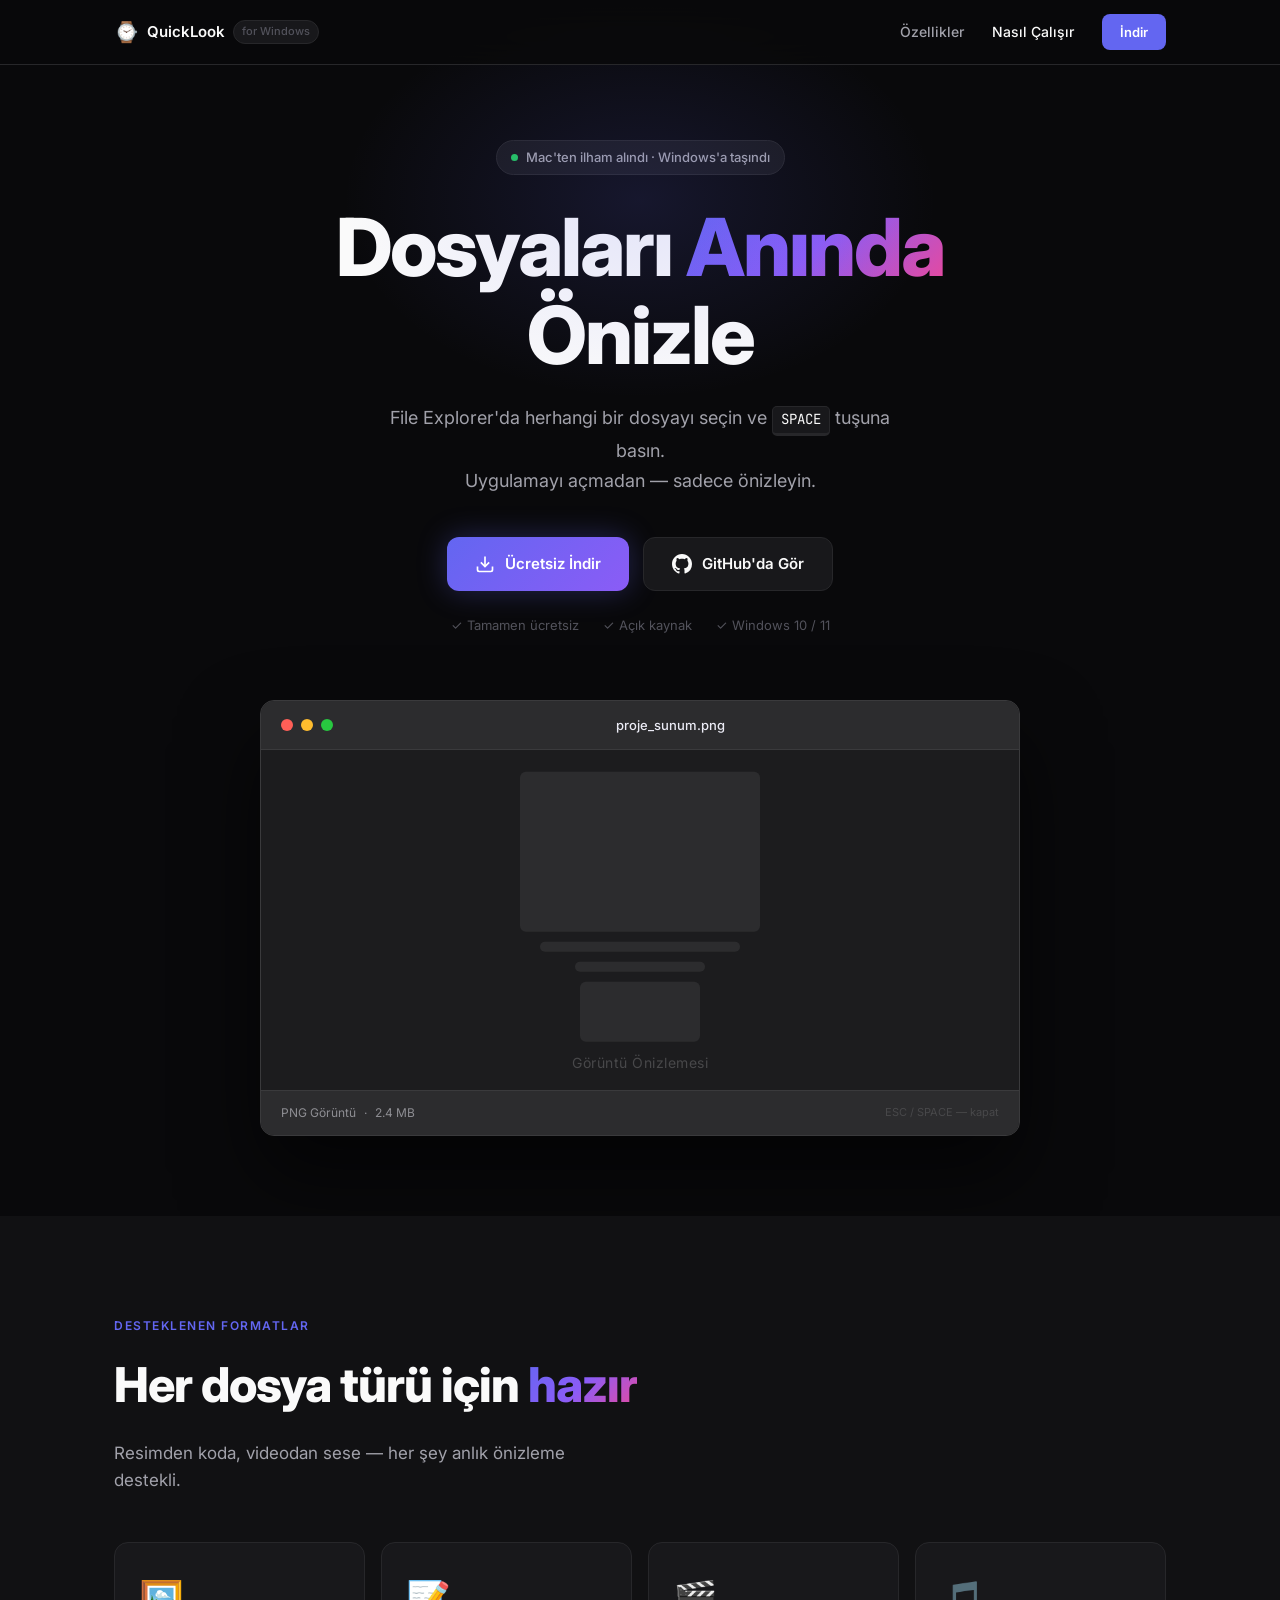
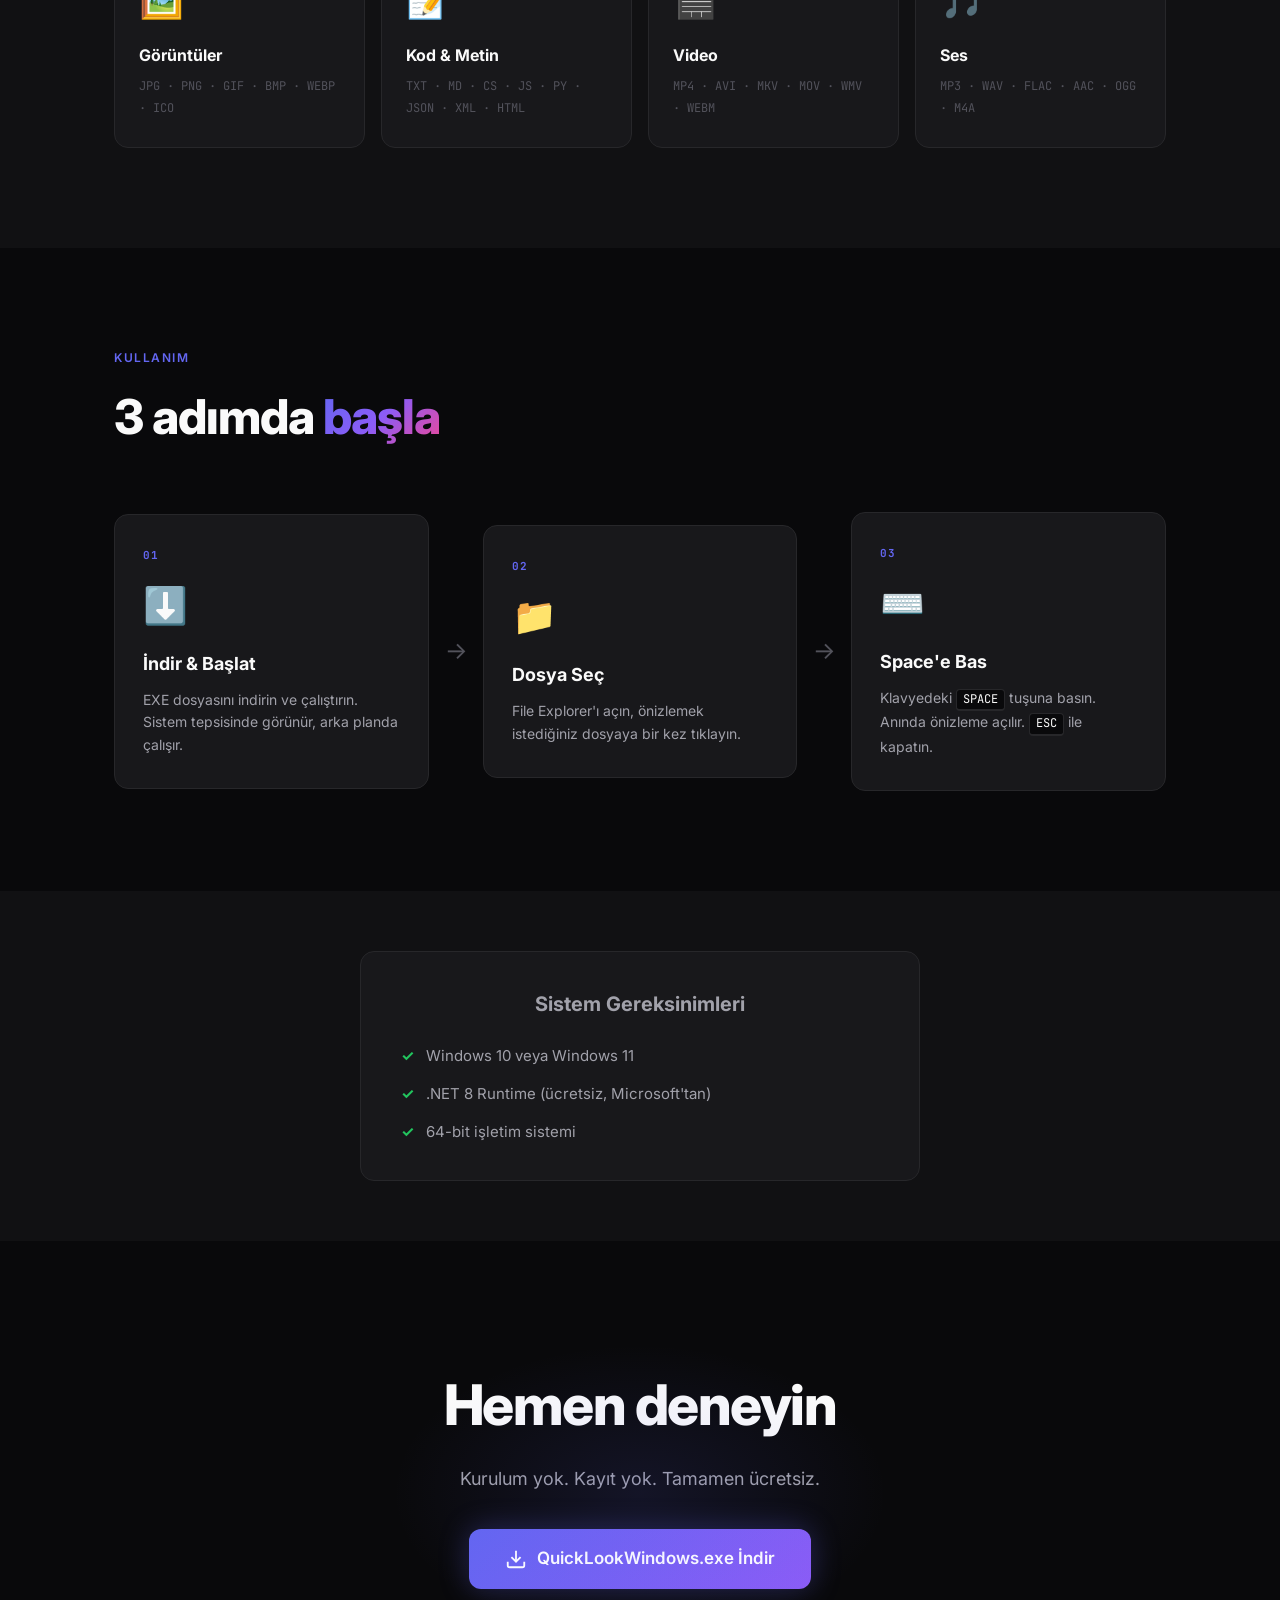
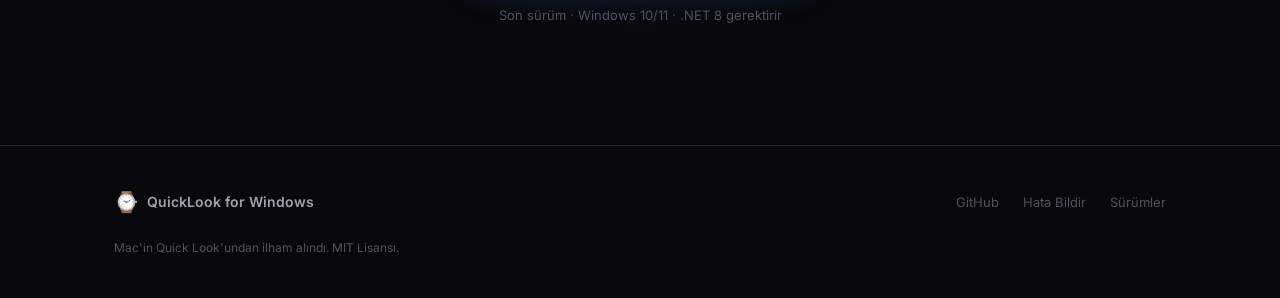
==== index.html @ ba8ba943 "Initial commit: QuickLook for Windows + website" ====
<!DOCTYPE html>
<html lang="tr">
<head>
    <meta charset="UTF-8">
    <meta name="viewport" content="width=device-width, initial-scale=1.0">
    <title>Quick Look for Windows — Anlık Dosya Önizleme</title>
    <meta name="description" content="Mac'in efsanevi Quick Look özelliği artık Windows'ta. Herhangi bir dosyaya Space tuşuna basarak saniyeler içinde önizleyin.">
    <link rel="stylesheet" href="style.css">
    <link rel="preconnect" href="https://fonts.googleapis.com">
    <link href="https://fonts.googleapis.com/css2?family=Inter:wght@300;400;500;600;700;800&family=JetBrains+Mono:wght@400;500&display=swap" rel="stylesheet">
</head>
<body>

    <!-- Nav -->
    <nav class="nav">
        <div class="nav-inner">
            <div class="nav-logo">
                <span class="logo-icon">⌚</span>
                <span class="logo-text">QuickLook</span>
                <span class="logo-badge">for Windows</span>
            </div>
            <div class="nav-links">
                <a href="#features">Özellikler</a>
                <a href="#how">Nasıl Çalışır</a>
                <a href="#download" class="btn-nav">İndir</a>
            </div>
        </div>
    </nav>

    <!-- Hero -->
    <section class="hero">
        <div class="hero-glow"></div>
        <div class="container">
            <div class="hero-badge">
                <span class="badge-dot"></span>
                Mac'ten ilham alındı · Windows'a taşındı
            </div>
            <h1 class="hero-title">
                Dosyaları <span class="gradient-text">Anında</span><br>Önizle
            </h1>
            <p class="hero-sub">
                File Explorer'da herhangi bir dosyayı seçin ve <kbd>SPACE</kbd> tuşuna basın.<br>
                Uygulamayı açmadan — sadece önizleyin.
            </p>
            <div class="hero-actions">
                <!-- GitHub Releases URL'ini buraya girin -->
                <a href="https://github.com/serdalswd/QuickLookWindows/releases/latest/download/QuickLookWindows.exe"
                   class="btn-primary" id="download-btn">
                    <svg width="20" height="20" viewBox="0 0 24 24" fill="none" stroke="currentColor" stroke-width="2">
                        <path d="M21 15v4a2 2 0 01-2 2H5a2 2 0 01-2-2v-4"/>
                        <polyline points="7 10 12 15 17 10"/>
                        <line x1="12" y1="15" x2="12" y2="3"/>
                    </svg>
                    Ücretsiz İndir
                </a>
                <a href="https://github.com/serdalswd/QuickLookWindows" class="btn-secondary" target="_blank">
                    <svg width="20" height="20" viewBox="0 0 24 24" fill="currentColor">
                        <path d="M12 0C5.37 0 0 5.37 0 12c0 5.31 3.435 9.795 8.205 11.385.6.105.825-.255.825-.57 0-.285-.015-1.23-.015-2.235-3.015.555-3.795-.735-4.035-1.41-.135-.345-.72-1.41-1.23-1.695-.42-.225-1.02-.78-.015-.795.945-.015 1.62.87 1.845 1.23 1.08 1.815 2.805 1.305 3.495.99.105-.78.42-1.305.765-1.605-2.67-.3-5.46-1.335-5.46-5.925 0-1.305.465-2.385 1.23-3.225-.12-.3-.54-1.53.12-3.18 0 0 1.005-.315 3.3 1.23.96-.27 1.98-.405 3-.405s2.04.135 3 .405c2.295-1.56 3.3-1.23 3.3-1.23.66 1.65.24 2.88.12 3.18.765.84 1.23 1.905 1.23 3.225 0 4.605-2.805 5.625-5.475 5.925.435.375.81 1.095.81 2.22 0 1.605-.015 2.895-.015 3.3 0 .315.225.69.825.57A12.02 12.02 0 0024 12c0-6.63-5.37-12-12-12z"/>
                    </svg>
                    GitHub'da Gör
                </a>
            </div>
            <div class="hero-meta">
                <span>✓ Tamamen ücretsiz</span>
                <span>✓ Açık kaynak</span>
                <span>✓ Windows 10 / 11</span>
            </div>
        </div>

        <!-- Mockup -->
        <div class="mockup-wrap container">
            <div class="mockup-window">
                <div class="mockup-titlebar">
                    <span class="dot red"></span>
                    <span class="dot yellow"></span>
                    <span class="dot green"></span>
                    <span class="mockup-filename">proje_sunum.png</span>
                </div>
                <div class="mockup-content">
                    <div class="mockup-image-placeholder">
                        <div class="placeholder-graphic">
                            <div class="pg-rect large"></div>
                            <div class="pg-line"></div>
                            <div class="pg-line short"></div>
                            <div class="pg-rect small"></div>
                        </div>
                        <p>Görüntü Önizlemesi</p>
                    </div>
                </div>
                <div class="mockup-footer">
                    <span>PNG Görüntü</span>
                    <span>·</span>
                    <span>2.4 MB</span>
                    <span class="mockup-hint">ESC / SPACE — kapat</span>
                </div>
            </div>
        </div>
    </section>

    <!-- Features -->
    <section class="features" id="features">
        <div class="container">
            <div class="section-label">Desteklenen Formatlar</div>
            <h2 class="section-title">Her dosya türü için <span class="gradient-text">hazır</span></h2>
            <p class="section-sub">Resimden koda, videodan sese — her şey anlık önizleme destekli.</p>

            <div class="formats-grid">
                <div class="format-card">
                    <div class="format-icon img-icon">🖼️</div>
                    <div class="format-name">Görüntüler</div>
                    <div class="format-exts">JPG · PNG · GIF · BMP · WEBP · ICO</div>
                </div>
                <div class="format-card">
                    <div class="format-icon code-icon">📝</div>
                    <div class="format-name">Kod & Metin</div>
                    <div class="format-exts">TXT · MD · CS · JS · PY · JSON · XML · HTML</div>
                </div>
                <div class="format-card">
                    <div class="format-icon vid-icon">🎬</div>
                    <div class="format-name">Video</div>
                    <div class="format-exts">MP4 · AVI · MKV · MOV · WMV · WEBM</div>
                </div>
                <div class="format-card">
                    <div class="format-icon aud-icon">🎵</div>
                    <div class="format-name">Ses</div>
                    <div class="format-exts">MP3 · WAV · FLAC · AAC · OGG · M4A</div>
                </div>
            </div>
        </div>
    </section>

    <!-- How it works -->
    <section class="how" id="how">
        <div class="container">
            <div class="section-label">Kullanım</div>
            <h2 class="section-title">3 adımda <span class="gradient-text">başla</span></h2>

            <div class="steps">
                <div class="step">
                    <div class="step-num">01</div>
                    <div class="step-icon">⬇️</div>
                    <h3>İndir & Başlat</h3>
                    <p>EXE dosyasını indirin ve çalıştırın. Sistem tepsisinde görünür, arka planda çalışır.</p>
                </div>
                <div class="step-arrow">→</div>
                <div class="step">
                    <div class="step-num">02</div>
                    <div class="step-icon">📁</div>
                    <h3>Dosya Seç</h3>
                    <p>File Explorer'ı açın, önizlemek istediğiniz dosyaya bir kez tıklayın.</p>
                </div>
                <div class="step-arrow">→</div>
                <div class="step">
                    <div class="step-num">03</div>
                    <div class="step-icon">⌨️</div>
                    <h3>Space'e Bas</h3>
                    <p>Klavyedeki <kbd>SPACE</kbd> tuşuna basın. Anında önizleme açılır. <kbd>ESC</kbd> ile kapatın.</p>
                </div>
            </div>
        </div>
    </section>

    <!-- Requirements -->
    <section class="requirements">
        <div class="container">
            <div class="req-card">
                <h3>Sistem Gereksinimleri</h3>
                <div class="req-list">
                    <div class="req-item">
                        <span class="req-check">✓</span>
                        <span>Windows 10 veya Windows 11</span>
                    </div>
                    <div class="req-item">
                        <span class="req-check">✓</span>
                        <span>.NET 8 Runtime (ücretsiz, Microsoft'tan)</span>
                    </div>
                    <div class="req-item">
                        <span class="req-check">✓</span>
                        <span>64-bit işletim sistemi</span>
                    </div>
                </div>
            </div>
        </div>
    </section>

    <!-- Download CTA -->
    <section class="download-cta" id="download">
        <div class="container">
            <div class="cta-glow"></div>
            <h2>Hemen deneyin</h2>
            <p>Kurulum yok. Kayıt yok. Tamamen ücretsiz.</p>
            <a href="https://github.com/serdalswd/QuickLookWindows/releases/latest/download/QuickLookWindows.exe"
               class="btn-primary large">
                <svg width="22" height="22" viewBox="0 0 24 24" fill="none" stroke="currentColor" stroke-width="2">
                    <path d="M21 15v4a2 2 0 01-2 2H5a2 2 0 01-2-2v-4"/>
                    <polyline points="7 10 12 15 17 10"/>
                    <line x1="12" y1="15" x2="12" y2="3"/>
                </svg>
                QuickLookWindows.exe İndir
            </a>
            <div class="cta-note">Son sürüm · Windows 10/11 · .NET 8 gerektirir</div>
        </div>
    </section>

    <!-- Footer -->
    <footer class="footer">
        <div class="container footer-inner">
            <div class="footer-logo">
                <span class="logo-icon">⌚</span>
                <span>QuickLook for Windows</span>
            </div>
            <div class="footer-links">
                <a href="https://github.com/serdalswd/QuickLookWindows" target="_blank">GitHub</a>
                <a href="https://github.com/serdalswd/QuickLookWindows/issues" target="_blank">Hata Bildir</a>
                <a href="https://github.com/serdalswd/QuickLookWindows/releases" target="_blank">Sürümler</a>
            </div>
            <div class="footer-copy">Mac'in Quick Look'undan ilham alındı. MIT Lisansı.</div>
        </div>
    </footer>

    <script src="script.js"></script>
</body>
</html>
---- style.css ----
*, *::before, *::after { box-sizing: border-box; margin: 0; padding: 0; }

:root {
    --bg: #09090B;
    --bg2: #111113;
    --bg3: #18181B;
    --border: #27272A;
    --text: #FAFAFA;
    --text2: #A1A1AA;
    --text3: #52525B;
    --accent: #6366F1;
    --accent2: #8B5CF6;
    --green: #22C55E;
    --red: #EF4444;
    --yellow: #EAB308;
}

html { scroll-behavior: smooth; }

body {
    background: var(--bg);
    color: var(--text);
    font-family: 'Inter', -apple-system, sans-serif;
    line-height: 1.6;
    overflow-x: hidden;
}

.container {
    max-width: 1100px;
    margin: 0 auto;
    padding: 0 24px;
}

/* NAV */
.nav {
    position: fixed;
    top: 0; left: 0; right: 0;
    z-index: 100;
    background: rgba(9,9,11,0.8);
    backdrop-filter: blur(16px);
    border-bottom: 1px solid var(--border);
}
.nav-inner {
    max-width: 1100px;
    margin: 0 auto;
    padding: 0 24px;
    height: 64px;
    display: flex;
    align-items: center;
    justify-content: space-between;
}
.nav-logo {
    display: flex;
    align-items: center;
    gap: 8px;
    font-weight: 600;
    font-size: 15px;
    text-decoration: none;
    color: var(--text);
}
.logo-icon { font-size: 20px; }
.logo-badge {
    font-size: 11px;
    font-weight: 500;
    color: var(--text3);
    background: var(--bg3);
    border: 1px solid var(--border);
    padding: 2px 8px;
    border-radius: 999px;
}
.nav-links {
    display: flex;
    align-items: center;
    gap: 28px;
}
.nav-links a {
    color: var(--text2);
    text-decoration: none;
    font-size: 14px;
    font-weight: 500;
    transition: color .2s;
}
.nav-links a:hover { color: var(--text); }
.btn-nav {
    background: var(--accent) !important;
    color: white !important;
    padding: 8px 18px !important;
    border-radius: 8px !important;
    font-weight: 600 !important;
    font-size: 13px !important;
    transition: opacity .2s !important;
}
.btn-nav:hover { opacity: 0.85 !important; }

/* HERO */
.hero {
    padding: 140px 0 80px;
    text-align: center;
    position: relative;
    overflow: hidden;
}
.hero-glow {
    position: absolute;
    top: 0; left: 50%;
    transform: translateX(-50%);
    width: 600px;
    height: 400px;
    background: radial-gradient(ellipse at center, rgba(99,102,241,0.15) 0%, transparent 70%);
    pointer-events: none;
}
.hero-badge {
    display: inline-flex;
    align-items: center;
    gap: 8px;
    font-size: 13px;
    font-weight: 500;
    color: var(--text2);
    background: var(--bg3);
    border: 1px solid var(--border);
    padding: 6px 14px;
    border-radius: 999px;
    margin-bottom: 28px;
}
.badge-dot {
    width: 7px; height: 7px;
    background: var(--green);
    border-radius: 50%;
    animation: pulse 2s infinite;
}
@keyframes pulse {
    0%, 100% { opacity: 1; }
    50% { opacity: 0.4; }
}
.hero-title {
    font-size: clamp(48px, 7vw, 80px);
    font-weight: 800;
    line-height: 1.1;
    letter-spacing: -2px;
    margin-bottom: 24px;
}
.gradient-text {
    background: linear-gradient(135deg, var(--accent), var(--accent2), #EC4899);
    -webkit-background-clip: text;
    -webkit-text-fill-color: transparent;
    background-clip: text;
}
.hero-sub {
    font-size: 18px;
    color: var(--text2);
    max-width: 520px;
    margin: 0 auto 40px;
    line-height: 1.7;
}
.hero-sub kbd {
    display: inline-block;
    background: var(--bg3);
    border: 1px solid var(--border);
    border-bottom: 3px solid var(--border);
    padding: 1px 8px;
    border-radius: 5px;
    font-family: 'JetBrains Mono', monospace;
    font-size: 14px;
    color: var(--text);
}
.hero-actions {
    display: flex;
    gap: 14px;
    justify-content: center;
    flex-wrap: wrap;
    margin-bottom: 24px;
}
.btn-primary {
    display: inline-flex;
    align-items: center;
    gap: 10px;
    background: linear-gradient(135deg, var(--accent), var(--accent2));
    color: white;
    text-decoration: none;
    font-weight: 600;
    font-size: 15px;
    padding: 14px 28px;
    border-radius: 12px;
    transition: transform .2s, opacity .2s;
    box-shadow: 0 0 30px rgba(99,102,241,0.3);
}
.btn-primary:hover { transform: translateY(-2px); opacity: 0.9; }
.btn-primary.large { font-size: 17px; padding: 16px 36px; }
.btn-secondary {
    display: inline-flex;
    align-items: center;
    gap: 10px;
    background: var(--bg3);
    border: 1px solid var(--border);
    color: var(--text);
    text-decoration: none;
    font-weight: 600;
    font-size: 15px;
    padding: 14px 28px;
    border-radius: 12px;
    transition: border-color .2s, transform .2s;
}
.btn-secondary:hover { border-color: #52525B; transform: translateY(-2px); }
.hero-meta {
    display: flex;
    gap: 24px;
    justify-content: center;
    font-size: 13px;
    color: var(--text3);
    flex-wrap: wrap;
}

/* MOCKUP */
.mockup-wrap {
    margin-top: 64px;
}
.mockup-window {
    background: #1C1C1E;
    border: 1px solid #3A3A3C;
    border-radius: 14px;
    overflow: hidden;
    max-width: 760px;
    margin: 0 auto;
    box-shadow: 0 40px 80px rgba(0,0,0,0.6);
}
.mockup-titlebar {
    background: #2C2C2E;
    padding: 14px 20px;
    display: flex;
    align-items: center;
    gap: 8px;
    border-bottom: 1px solid #3A3A3C;
}
.dot {
    width: 12px; height: 12px;
    border-radius: 50%;
}
.dot.red { background: #FF5F57; }
.dot.yellow { background: #FEBC2E; }
.dot.green { background: #28C840; }
.mockup-filename {
    flex: 1;
    text-align: center;
    font-size: 13px;
    font-weight: 500;
    color: #EBEBF5;
    margin: 0 8px;
}
.mockup-content {
    height: 340px;
    display: flex;
    align-items: center;
    justify-content: center;
    background: #1C1C1E;
}
.mockup-image-placeholder {
    text-align: center;
    color: #48484A;
}
.mockup-image-placeholder p {
    font-size: 14px;
    margin-top: 16px;
    letter-spacing: 0.5px;
}
.placeholder-graphic {
    display: flex;
    flex-direction: column;
    gap: 10px;
    align-items: center;
}
.pg-rect {
    background: #2C2C2E;
    border-radius: 6px;
}
.pg-rect.large { width: 240px; height: 160px; }
.pg-rect.small { width: 120px; height: 60px; }
.pg-line {
    height: 10px;
    border-radius: 999px;
    background: #2C2C2E;
    width: 200px;
}
.pg-line.short { width: 130px; }
.mockup-footer {
    background: #2C2C2E;
    padding: 12px 20px;
    display: flex;
    align-items: center;
    gap: 8px;
    font-size: 12px;
    color: #8E8E93;
    border-top: 1px solid #3A3A3C;
}
.mockup-hint {
    margin-left: auto;
    color: #48484A;
    font-size: 11px;
}

/* SECTIONS */
.section-label {
    font-size: 12px;
    font-weight: 600;
    letter-spacing: 1.5px;
    text-transform: uppercase;
    color: var(--accent);
    margin-bottom: 12px;
}
.section-title {
    font-size: clamp(32px, 4vw, 48px);
    font-weight: 800;
    letter-spacing: -1px;
    margin-bottom: 16px;
}
.section-sub {
    color: var(--text2);
    font-size: 17px;
    max-width: 500px;
}

/* FEATURES */
.features {
    padding: 100px 0;
    background: var(--bg2);
}
.formats-grid {
    display: grid;
    grid-template-columns: repeat(auto-fit, minmax(220px, 1fr));
    gap: 16px;
    margin-top: 48px;
}
.format-card {
    background: var(--bg3);
    border: 1px solid var(--border);
    border-radius: 14px;
    padding: 28px 24px;
    transition: border-color .2s, transform .2s;
}
.format-card:hover {
    border-color: #52525B;
    transform: translateY(-4px);
}
.format-icon { font-size: 36px; margin-bottom: 14px; }
.format-name {
    font-weight: 700;
    font-size: 16px;
    margin-bottom: 8px;
}
.format-exts {
    font-size: 12px;
    color: var(--text3);
    font-family: 'JetBrains Mono', monospace;
    line-height: 1.8;
}

/* HOW */
.how {
    padding: 100px 0;
}
.steps {
    display: flex;
    align-items: center;
    gap: 16px;
    margin-top: 56px;
    flex-wrap: wrap;
}
.step {
    flex: 1;
    min-width: 220px;
    background: var(--bg3);
    border: 1px solid var(--border);
    border-radius: 14px;
    padding: 32px 28px;
}
.step-num {
    font-size: 11px;
    font-weight: 700;
    letter-spacing: 1px;
    color: var(--accent);
    font-family: 'JetBrains Mono', monospace;
    margin-bottom: 12px;
}
.step-icon { font-size: 36px; margin-bottom: 16px; }
.step h3 {
    font-size: 18px;
    font-weight: 700;
    margin-bottom: 10px;
}
.step p {
    font-size: 14px;
    color: var(--text2);
    line-height: 1.6;
}
.step p kbd {
    display: inline-block;
    background: var(--bg);
    border: 1px solid var(--border);
    border-bottom: 2px solid var(--border);
    padding: 0px 6px;
    border-radius: 4px;
    font-family: 'JetBrains Mono', monospace;
    font-size: 12px;
    color: var(--text);
}
.step-arrow {
    font-size: 24px;
    color: var(--text3);
    flex-shrink: 0;
}

/* REQUIREMENTS */
.requirements {
    padding: 60px 0;
    background: var(--bg2);
}
.req-card {
    background: var(--bg3);
    border: 1px solid var(--border);
    border-radius: 14px;
    padding: 36px 40px;
    max-width: 560px;
    margin: 0 auto;
    text-align: center;
}
.req-card h3 {
    font-size: 20px;
    font-weight: 700;
    margin-bottom: 24px;
    color: var(--text2);
}
.req-list {
    display: flex;
    flex-direction: column;
    gap: 14px;
    text-align: left;
}
.req-item {
    display: flex;
    align-items: center;
    gap: 12px;
    font-size: 15px;
    color: var(--text2);
}
.req-check {
    color: var(--green);
    font-weight: 700;
    flex-shrink: 0;
}

/* DOWNLOAD CTA */
.download-cta {
    padding: 120px 0;
    text-align: center;
    position: relative;
    overflow: hidden;
}
.cta-glow {
    position: absolute;
    top: 50%; left: 50%;
    transform: translate(-50%,-50%);
    width: 500px; height: 300px;
    background: radial-gradient(ellipse, rgba(99,102,241,0.12) 0%, transparent 70%);
    pointer-events: none;
}
.download-cta h2 {
    font-size: clamp(36px, 5vw, 56px);
    font-weight: 800;
    letter-spacing: -1.5px;
    margin-bottom: 14px;
}
.download-cta p {
    font-size: 18px;
    color: var(--text2);
    margin-bottom: 36px;
}
.cta-note {
    margin-top: 16px;
    font-size: 13px;
    color: var(--text3);
}

/* FOOTER */
.footer {
    border-top: 1px solid var(--border);
    padding: 40px 0;
}
.footer-inner {
    display: flex;
    align-items: center;
    justify-content: space-between;
    flex-wrap: wrap;
    gap: 20px;
}
.footer-logo {
    display: flex;
    align-items: center;
    gap: 8px;
    font-weight: 600;
    font-size: 14px;
    color: var(--text2);
}
.footer-links {
    display: flex;
    gap: 24px;
}
.footer-links a {
    font-size: 13px;
    color: var(--text3);
    text-decoration: none;
    transition: color .2s;
}
.footer-links a:hover { color: var(--text2); }
.footer-copy {
    font-size: 12px;
    color: var(--text3);
    width: 100%;
}

/* ANIMATIONS */
.fade-up {
    opacity: 0;
    transform: translateY(30px);
    transition: opacity 0.6s ease, transform 0.6s ease;
}
.fade-up.visible {
    opacity: 1;
    transform: translateY(0);
}

@media (max-width: 680px) {
    .nav-links a:not(.btn-nav) { display: none; }
    .step-arrow { display: none; }
    .steps { gap: 16px; }
    .hero-title { letter-spacing: -1px; }
    .footer-inner { flex-direction: column; text-align: center; }
    .footer-links { justify-content: center; }
}
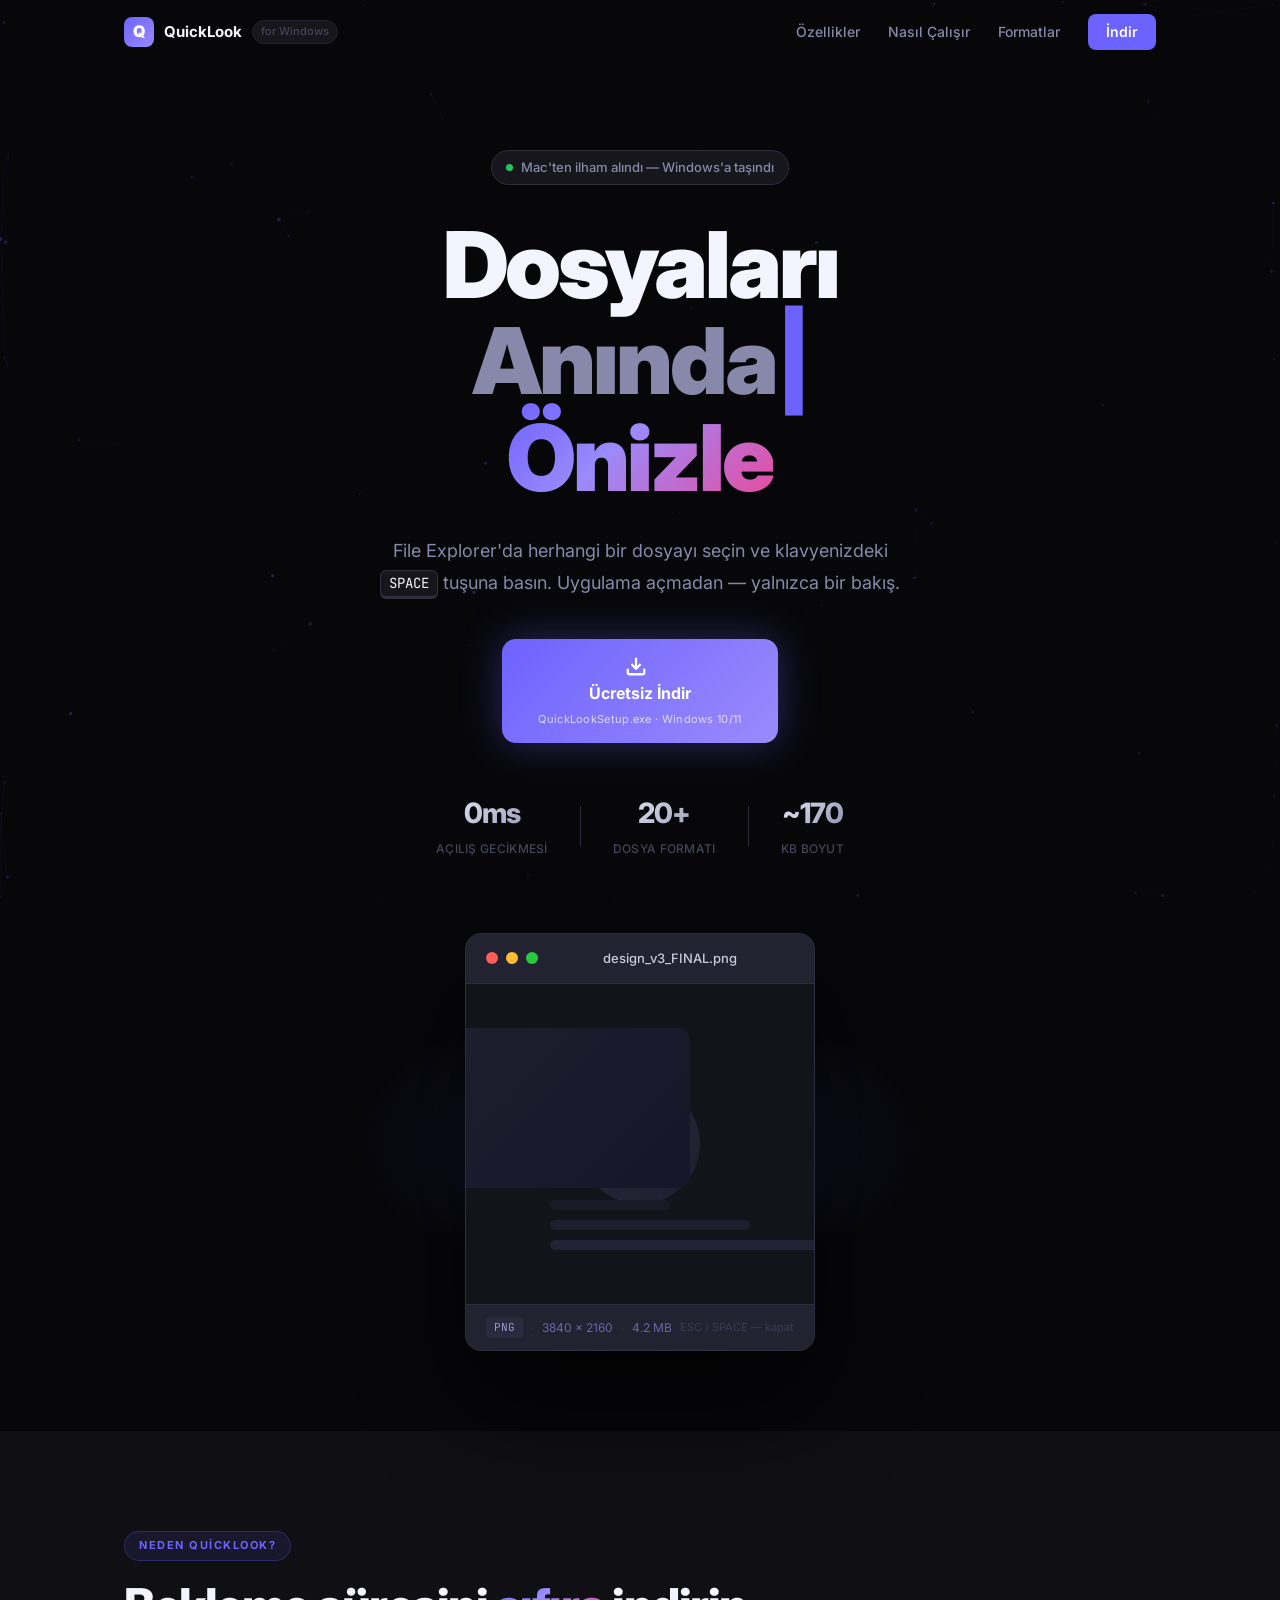
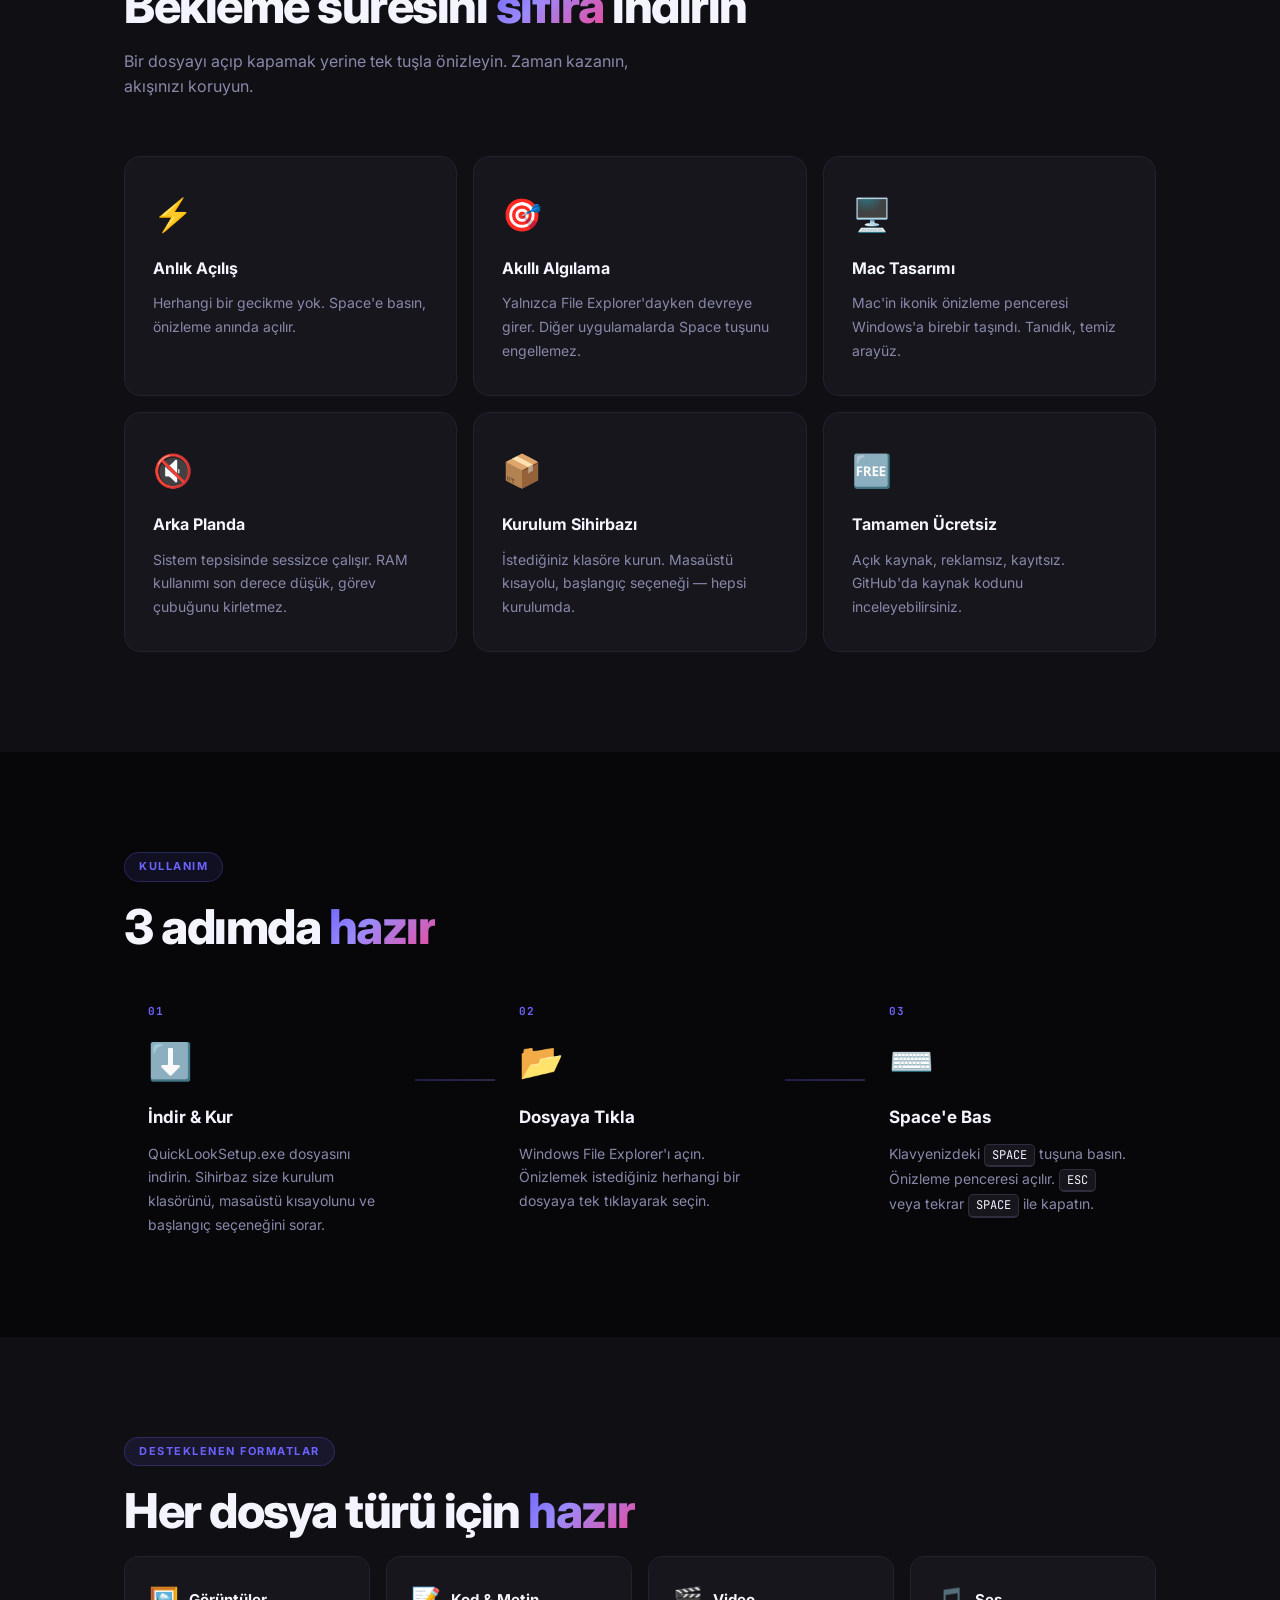
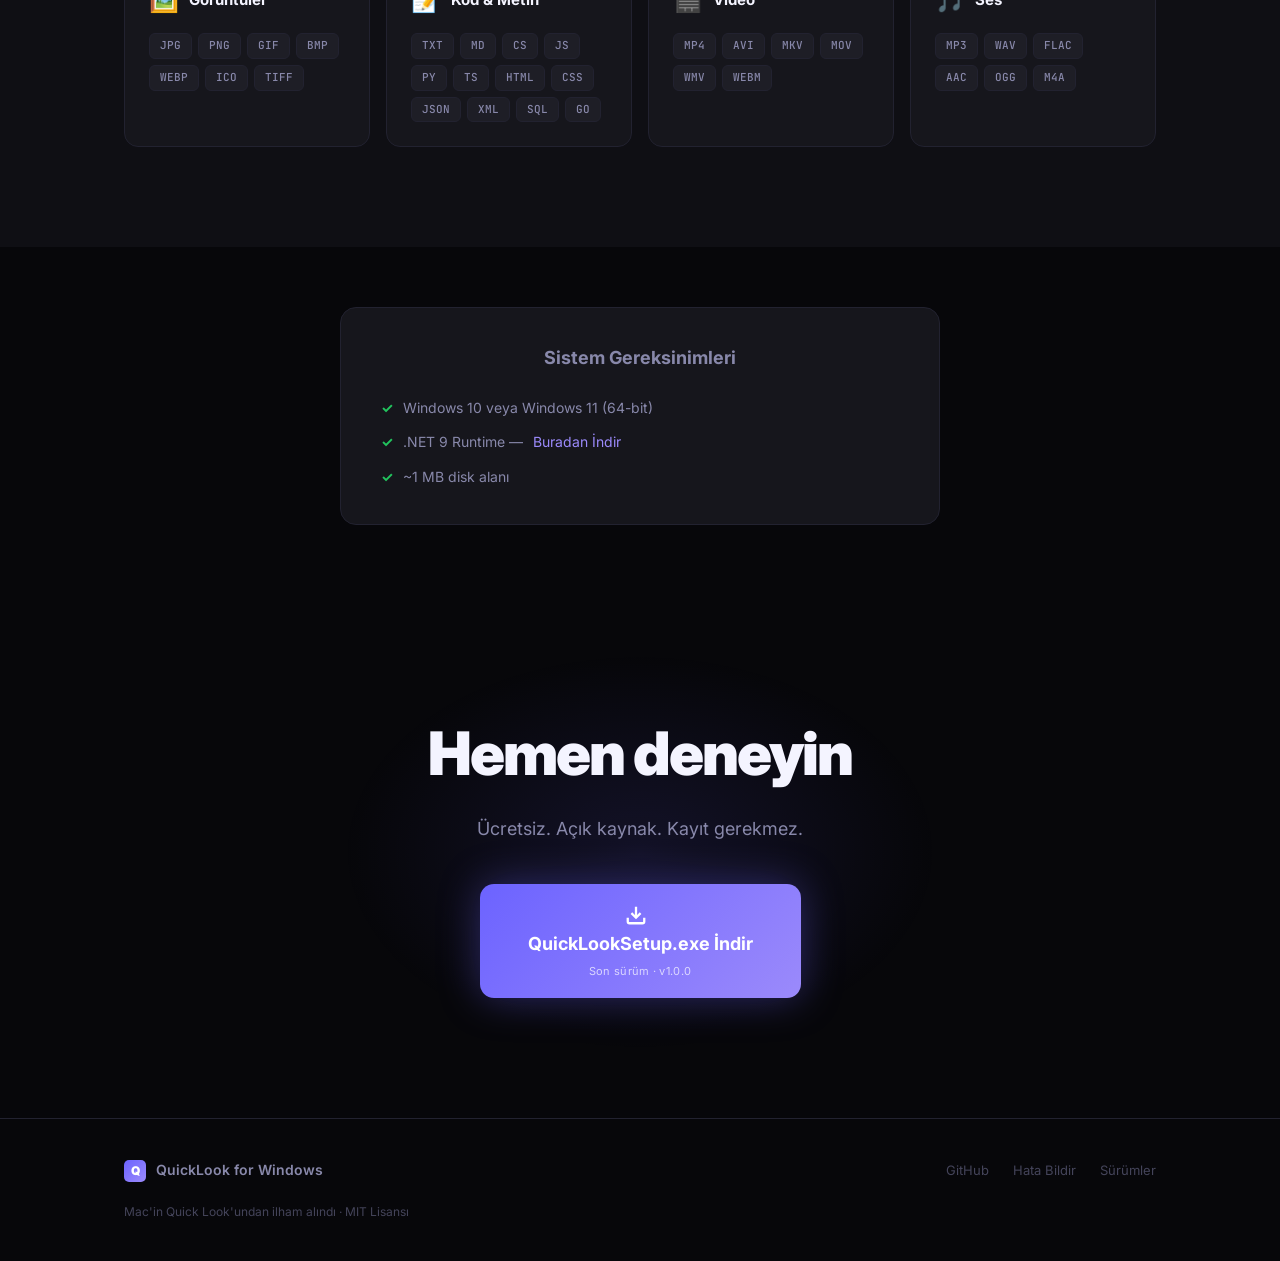
==== commit a9738d9e: "v1.1.0: Fix Space key bug, add installer, redesign website" ====
--- a/index.html
+++ b/index.html
@@ -4,220 +4,277 @@
     <meta charset="UTF-8">
     <meta name="viewport" content="width=device-width, initial-scale=1.0">
     <title>Quick Look for Windows — Anlık Dosya Önizleme</title>
-    <meta name="description" content="Mac'in efsanevi Quick Look özelliği artık Windows'ta. Herhangi bir dosyaya Space tuşuna basarak saniyeler içinde önizleyin.">
+    <meta name="description" content="Mac'in efsanevi Quick Look özelliği artık Windows'ta. Space tuşuna basarak dosyaları anında önizleyin.">
     <link rel="stylesheet" href="style.css">
     <link rel="preconnect" href="https://fonts.googleapis.com">
-    <link href="https://fonts.googleapis.com/css2?family=Inter:wght@300;400;500;600;700;800&family=JetBrains+Mono:wght@400;500&display=swap" rel="stylesheet">
+    <link href="https://fonts.googleapis.com/css2?family=Inter:wght@300;400;500;600;700;800;900&family=JetBrains+Mono:wght@400;500&display=swap" rel="stylesheet">
 </head>
 <body>
 
-    <!-- Nav -->
-    <nav class="nav">
-        <div class="nav-inner">
-            <div class="nav-logo">
-                <span class="logo-icon">⌚</span>
-                <span class="logo-text">QuickLook</span>
-                <span class="logo-badge">for Windows</span>
-            </div>
-            <div class="nav-links">
-                <a href="#features">Özellikler</a>
-                <a href="#how">Nasıl Çalışır</a>
-                <a href="#download" class="btn-nav">İndir</a>
-            </div>
-        </div>
-    </nav>
-
-    <!-- Hero -->
-    <section class="hero">
-        <div class="hero-glow"></div>
-        <div class="container">
-            <div class="hero-badge">
-                <span class="badge-dot"></span>
-                Mac'ten ilham alındı · Windows'a taşındı
-            </div>
-            <h1 class="hero-title">
-                Dosyaları <span class="gradient-text">Anında</span><br>Önizle
-            </h1>
-            <p class="hero-sub">
-                File Explorer'da herhangi bir dosyayı seçin ve <kbd>SPACE</kbd> tuşuna basın.<br>
-                Uygulamayı açmadan — sadece önizleyin.
-            </p>
-            <div class="hero-actions">
-                <!-- GitHub Releases URL'ini buraya girin -->
-                <a href="https://github.com/serdalswd/QuickLookWindows/releases/latest/download/QuickLookWindows.exe"
-                   class="btn-primary" id="download-btn">
-                    <svg width="20" height="20" viewBox="0 0 24 24" fill="none" stroke="currentColor" stroke-width="2">
-                        <path d="M21 15v4a2 2 0 01-2 2H5a2 2 0 01-2-2v-4"/>
-                        <polyline points="7 10 12 15 17 10"/>
-                        <line x1="12" y1="15" x2="12" y2="3"/>
-                    </svg>
-                    Ücretsiz İndir
-                </a>
-                <a href="https://github.com/serdalswd/QuickLookWindows" class="btn-secondary" target="_blank">
-                    <svg width="20" height="20" viewBox="0 0 24 24" fill="currentColor">
-                        <path d="M12 0C5.37 0 0 5.37 0 12c0 5.31 3.435 9.795 8.205 11.385.6.105.825-.255.825-.57 0-.285-.015-1.23-.015-2.235-3.015.555-3.795-.735-4.035-1.41-.135-.345-.72-1.41-1.23-1.695-.42-.225-1.02-.78-.015-.795.945-.015 1.62.87 1.845 1.23 1.08 1.815 2.805 1.305 3.495.99.105-.78.42-1.305.765-1.605-2.67-.3-5.46-1.335-5.46-5.925 0-1.305.465-2.385 1.23-3.225-.12-.3-.54-1.53.12-3.18 0 0 1.005-.315 3.3 1.23.96-.27 1.98-.405 3-.405s2.04.135 3 .405c2.295-1.56 3.3-1.23 3.3-1.23.66 1.65.24 2.88.12 3.18.765.84 1.23 1.905 1.23 3.225 0 4.605-2.805 5.625-5.475 5.925.435.375.81 1.095.81 2.22 0 1.605-.015 2.895-.015 3.3 0 .315.225.69.825.57A12.02 12.02 0 0024 12c0-6.63-5.37-12-12-12z"/>
-                    </svg>
-                    GitHub'da Gör
-                </a>
-            </div>
-            <div class="hero-meta">
-                <span>✓ Tamamen ücretsiz</span>
-                <span>✓ Açık kaynak</span>
-                <span>✓ Windows 10 / 11</span>
-            </div>
-        </div>
-
-        <!-- Mockup -->
-        <div class="mockup-wrap container">
-            <div class="mockup-window">
-                <div class="mockup-titlebar">
-                    <span class="dot red"></span>
-                    <span class="dot yellow"></span>
-                    <span class="dot green"></span>
-                    <span class="mockup-filename">proje_sunum.png</span>
-                </div>
-                <div class="mockup-content">
-                    <div class="mockup-image-placeholder">
-                        <div class="placeholder-graphic">
-                            <div class="pg-rect large"></div>
-                            <div class="pg-line"></div>
-                            <div class="pg-line short"></div>
-                            <div class="pg-rect small"></div>
-                        </div>
-                        <p>Görüntü Önizlemesi</p>
-                    </div>
-                </div>
-                <div class="mockup-footer">
-                    <span>PNG Görüntü</span>
-                    <span>·</span>
-                    <span>2.4 MB</span>
-                    <span class="mockup-hint">ESC / SPACE — kapat</span>
-                </div>
-            </div>
-        </div>
-    </section>
-
-    <!-- Features -->
-    <section class="features" id="features">
-        <div class="container">
-            <div class="section-label">Desteklenen Formatlar</div>
-            <h2 class="section-title">Her dosya türü için <span class="gradient-text">hazır</span></h2>
-            <p class="section-sub">Resimden koda, videodan sese — her şey anlık önizleme destekli.</p>
-
-            <div class="formats-grid">
-                <div class="format-card">
-                    <div class="format-icon img-icon">🖼️</div>
-                    <div class="format-name">Görüntüler</div>
-                    <div class="format-exts">JPG · PNG · GIF · BMP · WEBP · ICO</div>
-                </div>
-                <div class="format-card">
-                    <div class="format-icon code-icon">📝</div>
-                    <div class="format-name">Kod & Metin</div>
-                    <div class="format-exts">TXT · MD · CS · JS · PY · JSON · XML · HTML</div>
-                </div>
-                <div class="format-card">
-                    <div class="format-icon vid-icon">🎬</div>
-                    <div class="format-name">Video</div>
-                    <div class="format-exts">MP4 · AVI · MKV · MOV · WMV · WEBM</div>
-                </div>
-                <div class="format-card">
-                    <div class="format-icon aud-icon">🎵</div>
-                    <div class="format-name">Ses</div>
-                    <div class="format-exts">MP3 · WAV · FLAC · AAC · OGG · M4A</div>
-                </div>
-            </div>
-        </div>
-    </section>
-
-    <!-- How it works -->
-    <section class="how" id="how">
-        <div class="container">
-            <div class="section-label">Kullanım</div>
-            <h2 class="section-title">3 adımda <span class="gradient-text">başla</span></h2>
-
-            <div class="steps">
-                <div class="step">
-                    <div class="step-num">01</div>
-                    <div class="step-icon">⬇️</div>
-                    <h3>İndir & Başlat</h3>
-                    <p>EXE dosyasını indirin ve çalıştırın. Sistem tepsisinde görünür, arka planda çalışır.</p>
-                </div>
-                <div class="step-arrow">→</div>
-                <div class="step">
-                    <div class="step-num">02</div>
-                    <div class="step-icon">📁</div>
-                    <h3>Dosya Seç</h3>
-                    <p>File Explorer'ı açın, önizlemek istediğiniz dosyaya bir kez tıklayın.</p>
-                </div>
-                <div class="step-arrow">→</div>
-                <div class="step">
-                    <div class="step-num">03</div>
-                    <div class="step-icon">⌨️</div>
-                    <h3>Space'e Bas</h3>
-                    <p>Klavyedeki <kbd>SPACE</kbd> tuşuna basın. Anında önizleme açılır. <kbd>ESC</kbd> ile kapatın.</p>
-                </div>
-            </div>
-        </div>
-    </section>
-
-    <!-- Requirements -->
-    <section class="requirements">
-        <div class="container">
-            <div class="req-card">
-                <h3>Sistem Gereksinimleri</h3>
-                <div class="req-list">
-                    <div class="req-item">
-                        <span class="req-check">✓</span>
-                        <span>Windows 10 veya Windows 11</span>
-                    </div>
-                    <div class="req-item">
-                        <span class="req-check">✓</span>
-                        <span>.NET 8 Runtime (ücretsiz, Microsoft'tan)</span>
-                    </div>
-                    <div class="req-item">
-                        <span class="req-check">✓</span>
-                        <span>64-bit işletim sistemi</span>
-                    </div>
-                </div>
-            </div>
-        </div>
-    </section>
-
-    <!-- Download CTA -->
-    <section class="download-cta" id="download">
-        <div class="container">
-            <div class="cta-glow"></div>
-            <h2>Hemen deneyin</h2>
-            <p>Kurulum yok. Kayıt yok. Tamamen ücretsiz.</p>
-            <a href="https://github.com/serdalswd/QuickLookWindows/releases/latest/download/QuickLookWindows.exe"
-               class="btn-primary large">
-                <svg width="22" height="22" viewBox="0 0 24 24" fill="none" stroke="currentColor" stroke-width="2">
+<canvas id="particles"></canvas>
+
+<!-- NAV -->
+<nav class="nav" id="nav">
+    <div class="nav-inner">
+        <div class="nav-logo">
+            <div class="logo-mark">Q</div>
+            <span class="logo-text">QuickLook</span>
+            <span class="logo-badge">for Windows</span>
+        </div>
+        <div class="nav-links">
+            <a href="#features">Özellikler</a>
+            <a href="#how">Nasıl Çalışır</a>
+            <a href="#formats">Formatlar</a>
+            <a href="#download" class="btn-nav">İndir</a>
+        </div>
+    </div>
+</nav>
+
+<!-- HERO -->
+<section class="hero" id="home">
+    <div class="container">
+        <div class="hero-eyebrow reveal">
+            <span class="eyebrow-dot"></span>
+            Mac'ten ilham alındı — Windows'a taşındı
+        </div>
+
+        <h1 class="hero-title reveal">
+            Dosyaları<br>
+            <span class="typed-wrap"><span class="typed" id="typed"></span><span class="cursor">|</span></span><br>
+            <span class="gradient-text">Önizle</span>
+        </h1>
+
+        <p class="hero-sub reveal">
+            File Explorer'da herhangi bir dosyayı seçin ve klavyenizdeki
+            <kbd>SPACE</kbd> tuşuna basın. Uygulama açmadan — yalnızca bir bakış.
+        </p>
+
+        <div class="hero-cta reveal">
+            <a href="https://github.com/serdalswd/QuickLookWindows/releases/latest/download/QuickLookSetup.exe"
+               class="btn-download" id="dl-btn">
+                <svg class="btn-icon" viewBox="0 0 24 24" fill="none" stroke="currentColor" stroke-width="2.5">
                     <path d="M21 15v4a2 2 0 01-2 2H5a2 2 0 01-2-2v-4"/>
                     <polyline points="7 10 12 15 17 10"/>
                     <line x1="12" y1="15" x2="12" y2="3"/>
                 </svg>
-                QuickLookWindows.exe İndir
+                Ücretsiz İndir
+                <span class="btn-sub">QuickLookSetup.exe · Windows 10/11</span>
             </a>
-            <div class="cta-note">Son sürüm · Windows 10/11 · .NET 8 gerektirir</div>
-        </div>
-    </section>
-
-    <!-- Footer -->
-    <footer class="footer">
-        <div class="container footer-inner">
-            <div class="footer-logo">
-                <span class="logo-icon">⌚</span>
-                <span>QuickLook for Windows</span>
-            </div>
-            <div class="footer-links">
-                <a href="https://github.com/serdalswd/QuickLookWindows" target="_blank">GitHub</a>
-                <a href="https://github.com/serdalswd/QuickLookWindows/issues" target="_blank">Hata Bildir</a>
-                <a href="https://github.com/serdalswd/QuickLookWindows/releases" target="_blank">Sürümler</a>
-            </div>
-            <div class="footer-copy">Mac'in Quick Look'undan ilham alındı. MIT Lisansı.</div>
-        </div>
-    </footer>
-
-    <script src="script.js"></script>
+        </div>
+
+        <div class="hero-stats reveal">
+            <div class="stat"><span class="stat-val">0ms</span><span class="stat-label">Açılış Gecikmesi</span></div>
+            <div class="stat-div"></div>
+            <div class="stat"><span class="stat-val">20+</span><span class="stat-label">Dosya Formatı</span></div>
+            <div class="stat-div"></div>
+            <div class="stat"><span class="stat-val">~170</span><span class="stat-label">KB Boyut</span></div>
+        </div>
+    </div>
+
+    <!-- Mockup -->
+    <div class="mockup-scene reveal">
+        <div class="mockup-glow"></div>
+        <div class="mockup-win">
+            <div class="mockup-bar">
+                <span class="dot r"></span><span class="dot y"></span><span class="dot g"></span>
+                <span class="mockup-title-text">design_v3_FINAL.png</span>
+            </div>
+            <div class="mockup-body">
+                <div class="mock-img">
+                    <div class="mock-shape circle"></div>
+                    <div class="mock-shape rect"></div>
+                    <div class="mock-shape line l1"></div>
+                    <div class="mock-shape line l2"></div>
+                    <div class="mock-shape line l3 short"></div>
+                </div>
+            </div>
+            <div class="mockup-foot">
+                <span class="mf-tag">PNG</span>
+                <span class="mf-sep">·</span>
+                <span>3840 × 2160</span>
+                <span class="mf-sep">·</span>
+                <span>4.2 MB</span>
+                <span class="mf-hint">ESC / SPACE — kapat</span>
+            </div>
+        </div>
+    </div>
+</section>
+
+<!-- FEATURES -->
+<section class="features" id="features">
+    <div class="container">
+        <div class="section-badge reveal">Neden QuickLook?</div>
+        <h2 class="section-title reveal">Bekleme süresini <span class="gradient-text">sıfıra</span> indirin</h2>
+        <p class="section-desc reveal">Bir dosyayı açıp kapamak yerine tek tuşla önizleyin. Zaman kazanın, akışınızı koruyun.</p>
+
+        <div class="feat-grid">
+            <div class="feat-card reveal">
+                <div class="feat-icon">⚡</div>
+                <h3>Anlık Açılış</h3>
+                <p>Herhangi bir gecikme yok. Space'e basın, önizleme anında açılır.</p>
+            </div>
+            <div class="feat-card reveal">
+                <div class="feat-icon">🎯</div>
+                <h3>Akıllı Algılama</h3>
+                <p>Yalnızca File Explorer'dayken devreye girer. Diğer uygulamalarda Space tuşunu engellemez.</p>
+            </div>
+            <div class="feat-card reveal">
+                <div class="feat-icon">🖥️</div>
+                <h3>Mac Tasarımı</h3>
+                <p>Mac'in ikonik önizleme penceresi Windows'a birebir taşındı. Tanıdık, temiz arayüz.</p>
+            </div>
+            <div class="feat-card reveal">
+                <div class="feat-icon">🔇</div>
+                <h3>Arka Planda</h3>
+                <p>Sistem tepsisinde sessizce çalışır. RAM kullanımı son derece düşük, görev çubuğunu kirletmez.</p>
+            </div>
+            <div class="feat-card reveal">
+                <div class="feat-icon">📦</div>
+                <h3>Kurulum Sihirbazı</h3>
+                <p>İstediğiniz klasöre kurun. Masaüstü kısayolu, başlangıç seçeneği — hepsi kurulumda.</p>
+            </div>
+            <div class="feat-card reveal">
+                <div class="feat-icon">🆓</div>
+                <h3>Tamamen Ücretsiz</h3>
+                <p>Açık kaynak, reklamsız, kayıtsız. GitHub'da kaynak kodunu inceleyebilirsiniz.</p>
+            </div>
+        </div>
+    </div>
+</section>
+
+<!-- HOW IT WORKS -->
+<section class="how" id="how">
+    <div class="container">
+        <div class="section-badge reveal">Kullanım</div>
+        <h2 class="section-title reveal">3 adımda <span class="gradient-text">hazır</span></h2>
+
+        <div class="steps-wrap">
+            <div class="step reveal">
+                <div class="step-num">01</div>
+                <div class="step-body">
+                    <div class="step-ico">⬇️</div>
+                    <h3>İndir & Kur</h3>
+                    <p>QuickLookSetup.exe dosyasını indirin. Sihirbaz size kurulum klasörünü, masaüstü kısayolunu ve başlangıç seçeneğini sorar.</p>
+                </div>
+            </div>
+            <div class="step-connector reveal"><span></span></div>
+            <div class="step reveal">
+                <div class="step-num">02</div>
+                <div class="step-body">
+                    <div class="step-ico">📂</div>
+                    <h3>Dosyaya Tıkla</h3>
+                    <p>Windows File Explorer'ı açın. Önizlemek istediğiniz herhangi bir dosyaya tek tıklayarak seçin.</p>
+                </div>
+            </div>
+            <div class="step-connector reveal"><span></span></div>
+            <div class="step reveal">
+                <div class="step-num">03</div>
+                <div class="step-body">
+                    <div class="step-ico">⌨️</div>
+                    <h3>Space'e Bas</h3>
+                    <p>Klavyenizdeki <kbd>SPACE</kbd> tuşuna basın. Önizleme penceresi açılır. <kbd>ESC</kbd> veya tekrar <kbd>SPACE</kbd> ile kapatın.</p>
+                </div>
+            </div>
+        </div>
+    </div>
+</section>
+
+<!-- FORMATS -->
+<section class="formats" id="formats">
+    <div class="container">
+        <div class="section-badge reveal">Desteklenen Formatlar</div>
+        <h2 class="section-title reveal">Her dosya türü için <span class="gradient-text">hazır</span></h2>
+
+        <div class="fmt-grid">
+            <div class="fmt-card reveal">
+                <div class="fmt-header">
+                    <span class="fmt-emoji">🖼️</span>
+                    <span class="fmt-cat">Görüntüler</span>
+                </div>
+                <div class="fmt-tags">
+                    <span>JPG</span><span>PNG</span><span>GIF</span><span>BMP</span><span>WEBP</span><span>ICO</span><span>TIFF</span>
+                </div>
+            </div>
+            <div class="fmt-card reveal">
+                <div class="fmt-header">
+                    <span class="fmt-emoji">📝</span>
+                    <span class="fmt-cat">Kod & Metin</span>
+                </div>
+                <div class="fmt-tags">
+                    <span>TXT</span><span>MD</span><span>CS</span><span>JS</span><span>PY</span><span>TS</span><span>HTML</span><span>CSS</span><span>JSON</span><span>XML</span><span>SQL</span><span>GO</span>
+                </div>
+            </div>
+            <div class="fmt-card reveal">
+                <div class="fmt-header">
+                    <span class="fmt-emoji">🎬</span>
+                    <span class="fmt-cat">Video</span>
+                </div>
+                <div class="fmt-tags">
+                    <span>MP4</span><span>AVI</span><span>MKV</span><span>MOV</span><span>WMV</span><span>WEBM</span>
+                </div>
+            </div>
+            <div class="fmt-card reveal">
+                <div class="fmt-header">
+                    <span class="fmt-emoji">🎵</span>
+                    <span class="fmt-cat">Ses</span>
+                </div>
+                <div class="fmt-tags">
+                    <span>MP3</span><span>WAV</span><span>FLAC</span><span>AAC</span><span>OGG</span><span>M4A</span>
+                </div>
+            </div>
+        </div>
+    </div>
+</section>
+
+<!-- REQUIREMENTS -->
+<section class="reqs">
+    <div class="container">
+        <div class="req-box reveal">
+            <h3>Sistem Gereksinimleri</h3>
+            <div class="req-cols">
+                <div class="req-item"><span class="req-ok">✓</span> Windows 10 veya Windows 11 (64-bit)</div>
+                <div class="req-item"><span class="req-ok">✓</span> .NET 9 Runtime — <a href="https://dotnet.microsoft.com/download/dotnet/9.0" target="_blank">Buradan İndir</a></div>
+                <div class="req-item"><span class="req-ok">✓</span> ~1 MB disk alanı</div>
+            </div>
+        </div>
+    </div>
+</section>
+
+<!-- DOWNLOAD CTA -->
+<section class="dl-cta" id="download">
+    <div class="container">
+        <div class="cta-glow"></div>
+        <h2 class="reveal">Hemen deneyin</h2>
+        <p class="reveal">Ücretsiz. Açık kaynak. Kayıt gerekmez.</p>
+        <a href="https://github.com/serdalswd/QuickLookWindows/releases/latest/download/QuickLookSetup.exe"
+           class="btn-download large reveal">
+            <svg class="btn-icon" viewBox="0 0 24 24" fill="none" stroke="currentColor" stroke-width="2.5">
+                <path d="M21 15v4a2 2 0 01-2 2H5a2 2 0 01-2-2v-4"/>
+                <polyline points="7 10 12 15 17 10"/>
+                <line x1="12" y1="15" x2="12" y2="3"/>
+            </svg>
+            QuickLookSetup.exe İndir
+            <span class="btn-sub">Son sürüm · v1.0.0</span>
+        </a>
+    </div>
+</section>
+
+<!-- FOOTER -->
+<footer class="footer">
+    <div class="container footer-inner">
+        <div class="footer-logo">
+            <div class="logo-mark sm">Q</div>
+            QuickLook for Windows
+        </div>
+        <div class="footer-links">
+            <a href="https://github.com/serdalswd/QuickLookWindows" target="_blank">GitHub</a>
+            <a href="https://github.com/serdalswd/QuickLookWindows/issues" target="_blank">Hata Bildir</a>
+            <a href="https://github.com/serdalswd/QuickLookWindows/releases" target="_blank">Sürümler</a>
+        </div>
+        <div class="footer-note">Mac'in Quick Look'undan ilham alındı · MIT Lisansı</div>
+    </div>
+</footer>
+
+<script src="script.js"></script>
 </body>
 </html>
--- a/style.css
+++ b/style.css
@@ -1,536 +1,157 @@
-*, *::before, *::after { box-sizing: border-box; margin: 0; padding: 0; }
+*,*::before,*::after{box-sizing:border-box;margin:0;padding:0}
+:root{
+  --bg:#07070A;--bg2:#0F0F14;--bg3:#16161C;--bg4:#1E1E26;
+  --border:#222230;--border2:#2E2E3E;
+  --txt:#F4F4FF;--txt2:#8888AA;--txt3:#44445A;
+  --accent:#6C63FF;--accent2:#9B8AFB;--pink:#EC4899;
+  --green:#22C55E;
+}
+html{scroll-behavior:smooth}
+body{background:var(--bg);color:var(--txt);font-family:'Inter',-apple-system,sans-serif;line-height:1.6;overflow-x:hidden}
 
-:root {
-    --bg: #09090B;
-    --bg2: #111113;
-    --bg3: #18181B;
-    --border: #27272A;
-    --text: #FAFAFA;
-    --text2: #A1A1AA;
-    --text3: #52525B;
-    --accent: #6366F1;
-    --accent2: #8B5CF6;
-    --green: #22C55E;
-    --red: #EF4444;
-    --yellow: #EAB308;
-}
+#particles{position:fixed;inset:0;z-index:0;pointer-events:none;opacity:.45}
 
-html { scroll-behavior: smooth; }
-
-body {
-    background: var(--bg);
-    color: var(--text);
-    font-family: 'Inter', -apple-system, sans-serif;
-    line-height: 1.6;
-    overflow-x: hidden;
-}
-
-.container {
-    max-width: 1100px;
-    margin: 0 auto;
-    padding: 0 24px;
-}
+.container{max-width:1080px;margin:0 auto;padding:0 24px;position:relative;z-index:1}
 
 /* NAV */
-.nav {
-    position: fixed;
-    top: 0; left: 0; right: 0;
-    z-index: 100;
-    background: rgba(9,9,11,0.8);
-    backdrop-filter: blur(16px);
-    border-bottom: 1px solid var(--border);
-}
-.nav-inner {
-    max-width: 1100px;
-    margin: 0 auto;
-    padding: 0 24px;
-    height: 64px;
-    display: flex;
-    align-items: center;
-    justify-content: space-between;
-}
-.nav-logo {
-    display: flex;
-    align-items: center;
-    gap: 8px;
-    font-weight: 600;
-    font-size: 15px;
-    text-decoration: none;
-    color: var(--text);
-}
-.logo-icon { font-size: 20px; }
-.logo-badge {
-    font-size: 11px;
-    font-weight: 500;
-    color: var(--text3);
-    background: var(--bg3);
-    border: 1px solid var(--border);
-    padding: 2px 8px;
-    border-radius: 999px;
-}
-.nav-links {
-    display: flex;
-    align-items: center;
-    gap: 28px;
-}
-.nav-links a {
-    color: var(--text2);
-    text-decoration: none;
-    font-size: 14px;
-    font-weight: 500;
-    transition: color .2s;
-}
-.nav-links a:hover { color: var(--text); }
-.btn-nav {
-    background: var(--accent) !important;
-    color: white !important;
-    padding: 8px 18px !important;
-    border-radius: 8px !important;
-    font-weight: 600 !important;
-    font-size: 13px !important;
-    transition: opacity .2s !important;
-}
-.btn-nav:hover { opacity: 0.85 !important; }
+.nav{position:fixed;top:0;left:0;right:0;z-index:100;transition:background .3s}
+.nav.scrolled{background:rgba(7,7,10,.88);backdrop-filter:blur(20px);border-bottom:1px solid var(--border)}
+.nav-inner{max-width:1080px;margin:0 auto;padding:0 24px;height:64px;display:flex;align-items:center;justify-content:space-between}
+.nav-logo{display:flex;align-items:center;gap:10px}
+.logo-mark{width:30px;height:30px;background:linear-gradient(135deg,var(--accent),var(--accent2));border-radius:8px;display:flex;align-items:center;justify-content:center;font-weight:900;font-size:16px;color:white;flex-shrink:0}
+.logo-mark.sm{width:22px;height:22px;font-size:12px;border-radius:5px}
+.logo-text{font-weight:700;font-size:15px}
+.logo-badge{font-size:11px;color:var(--txt3);background:var(--bg3);border:1px solid var(--border);padding:2px 8px;border-radius:999px;font-weight:500}
+.nav-links{display:flex;align-items:center;gap:28px}
+.nav-links a{color:var(--txt2);text-decoration:none;font-size:14px;font-weight:500;transition:color .2s}
+.nav-links a:hover{color:var(--txt)}
+.btn-nav{background:var(--accent)!important;color:white!important;padding:7px 18px!important;border-radius:8px!important;font-weight:600!important;transition:opacity .2s!important}
+.btn-nav:hover{opacity:.85!important}
 
 /* HERO */
-.hero {
-    padding: 140px 0 80px;
-    text-align: center;
-    position: relative;
-    overflow: hidden;
-}
-.hero-glow {
-    position: absolute;
-    top: 0; left: 50%;
-    transform: translateX(-50%);
-    width: 600px;
-    height: 400px;
-    background: radial-gradient(ellipse at center, rgba(99,102,241,0.15) 0%, transparent 70%);
-    pointer-events: none;
-}
-.hero-badge {
-    display: inline-flex;
-    align-items: center;
-    gap: 8px;
-    font-size: 13px;
-    font-weight: 500;
-    color: var(--text2);
-    background: var(--bg3);
-    border: 1px solid var(--border);
-    padding: 6px 14px;
-    border-radius: 999px;
-    margin-bottom: 28px;
-}
-.badge-dot {
-    width: 7px; height: 7px;
-    background: var(--green);
-    border-radius: 50%;
-    animation: pulse 2s infinite;
-}
-@keyframes pulse {
-    0%, 100% { opacity: 1; }
-    50% { opacity: 0.4; }
-}
-.hero-title {
-    font-size: clamp(48px, 7vw, 80px);
-    font-weight: 800;
-    line-height: 1.1;
-    letter-spacing: -2px;
-    margin-bottom: 24px;
-}
-.gradient-text {
-    background: linear-gradient(135deg, var(--accent), var(--accent2), #EC4899);
-    -webkit-background-clip: text;
-    -webkit-text-fill-color: transparent;
-    background-clip: text;
-}
-.hero-sub {
-    font-size: 18px;
-    color: var(--text2);
-    max-width: 520px;
-    margin: 0 auto 40px;
-    line-height: 1.7;
-}
-.hero-sub kbd {
-    display: inline-block;
-    background: var(--bg3);
-    border: 1px solid var(--border);
-    border-bottom: 3px solid var(--border);
-    padding: 1px 8px;
-    border-radius: 5px;
-    font-family: 'JetBrains Mono', monospace;
-    font-size: 14px;
-    color: var(--text);
-}
-.hero-actions {
-    display: flex;
-    gap: 14px;
-    justify-content: center;
-    flex-wrap: wrap;
-    margin-bottom: 24px;
-}
-.btn-primary {
-    display: inline-flex;
-    align-items: center;
-    gap: 10px;
-    background: linear-gradient(135deg, var(--accent), var(--accent2));
-    color: white;
-    text-decoration: none;
-    font-weight: 600;
-    font-size: 15px;
-    padding: 14px 28px;
-    border-radius: 12px;
-    transition: transform .2s, opacity .2s;
-    box-shadow: 0 0 30px rgba(99,102,241,0.3);
-}
-.btn-primary:hover { transform: translateY(-2px); opacity: 0.9; }
-.btn-primary.large { font-size: 17px; padding: 16px 36px; }
-.btn-secondary {
-    display: inline-flex;
-    align-items: center;
-    gap: 10px;
-    background: var(--bg3);
-    border: 1px solid var(--border);
-    color: var(--text);
-    text-decoration: none;
-    font-weight: 600;
-    font-size: 15px;
-    padding: 14px 28px;
-    border-radius: 12px;
-    transition: border-color .2s, transform .2s;
-}
-.btn-secondary:hover { border-color: #52525B; transform: translateY(-2px); }
-.hero-meta {
-    display: flex;
-    gap: 24px;
-    justify-content: center;
-    font-size: 13px;
-    color: var(--text3);
-    flex-wrap: wrap;
-}
+.hero{padding:150px 0 80px;text-align:center;position:relative;min-height:100vh;display:flex;flex-direction:column;justify-content:center}
+.hero-eyebrow{display:inline-flex;align-items:center;gap:8px;font-size:13px;font-weight:500;color:var(--txt2);background:var(--bg3);border:1px solid var(--border2);padding:6px 14px;border-radius:999px;margin-bottom:32px}
+.eyebrow-dot{width:7px;height:7px;background:var(--green);border-radius:50%;animation:blink 2s infinite}
+@keyframes blink{0%,100%{opacity:1}50%{opacity:.3}}
+.hero-title{font-size:clamp(52px,8vw,92px);font-weight:900;line-height:1.05;letter-spacing:-3px;margin-bottom:28px}
+.typed-wrap{display:inline-block;color:var(--txt2)}
+.cursor{color:var(--accent);animation:cur .9s step-end infinite}
+@keyframes cur{0%,100%{opacity:1}50%{opacity:0}}
+.gradient-text{background:linear-gradient(135deg,var(--accent) 0%,var(--accent2) 40%,var(--pink) 100%);-webkit-background-clip:text;-webkit-text-fill-color:transparent;background-clip:text}
+.hero-sub{font-size:18px;color:var(--txt2);max-width:520px;margin:0 auto 40px;line-height:1.8}
+.hero-sub kbd{display:inline-block;background:var(--bg3);border:1px solid var(--border2);border-bottom:3px solid var(--border2);padding:0 8px;border-radius:6px;font-family:'JetBrains Mono',monospace;font-size:14px;color:var(--txt);vertical-align:middle}
+
+/* DOWNLOAD BUTTON */
+.btn-download{display:inline-flex;flex-direction:column;align-items:center;gap:4px;background:linear-gradient(135deg,var(--accent),var(--accent2));color:white;text-decoration:none;font-weight:700;font-size:16px;padding:16px 36px 14px;border-radius:14px;transition:transform .25s,box-shadow .25s;box-shadow:0 0 40px rgba(108,99,255,.35)}
+.btn-download:hover{transform:translateY(-3px);box-shadow:0 8px 50px rgba(108,99,255,.5)}
+.btn-download.large{font-size:18px;padding:20px 48px 18px}
+.btn-icon{width:22px;height:22px;margin-right:8px;vertical-align:middle}
+.btn-sub{font-size:11px;font-weight:400;opacity:.7;letter-spacing:.3px}
+.hero-cta{margin-bottom:48px}
+
+/* STATS */
+.hero-stats{display:flex;align-items:center;justify-content:center;gap:32px;flex-wrap:wrap}
+.stat{text-align:center}
+.stat-val{display:block;font-size:28px;font-weight:800;letter-spacing:-1px;background:linear-gradient(135deg,var(--txt),var(--txt2));-webkit-background-clip:text;-webkit-text-fill-color:transparent;background-clip:text}
+.stat-label{font-size:12px;color:var(--txt3);font-weight:500;letter-spacing:.3px;text-transform:uppercase}
+.stat-div{width:1px;height:40px;background:var(--border2)}
 
 /* MOCKUP */
-.mockup-wrap {
-    margin-top: 64px;
-}
-.mockup-window {
-    background: #1C1C1E;
-    border: 1px solid #3A3A3C;
-    border-radius: 14px;
-    overflow: hidden;
-    max-width: 760px;
-    margin: 0 auto;
-    box-shadow: 0 40px 80px rgba(0,0,0,0.6);
-}
-.mockup-titlebar {
-    background: #2C2C2E;
-    padding: 14px 20px;
-    display: flex;
-    align-items: center;
-    gap: 8px;
-    border-bottom: 1px solid #3A3A3C;
-}
-.dot {
-    width: 12px; height: 12px;
-    border-radius: 50%;
-}
-.dot.red { background: #FF5F57; }
-.dot.yellow { background: #FEBC2E; }
-.dot.green { background: #28C840; }
-.mockup-filename {
-    flex: 1;
-    text-align: center;
-    font-size: 13px;
-    font-weight: 500;
-    color: #EBEBF5;
-    margin: 0 8px;
-}
-.mockup-content {
-    height: 340px;
-    display: flex;
-    align-items: center;
-    justify-content: center;
-    background: #1C1C1E;
-}
-.mockup-image-placeholder {
-    text-align: center;
-    color: #48484A;
-}
-.mockup-image-placeholder p {
-    font-size: 14px;
-    margin-top: 16px;
-    letter-spacing: 0.5px;
-}
-.placeholder-graphic {
-    display: flex;
-    flex-direction: column;
-    gap: 10px;
-    align-items: center;
-}
-.pg-rect {
-    background: #2C2C2E;
-    border-radius: 6px;
-}
-.pg-rect.large { width: 240px; height: 160px; }
-.pg-rect.small { width: 120px; height: 60px; }
-.pg-line {
-    height: 10px;
-    border-radius: 999px;
-    background: #2C2C2E;
-    width: 200px;
-}
-.pg-line.short { width: 130px; }
-.mockup-footer {
-    background: #2C2C2E;
-    padding: 12px 20px;
-    display: flex;
-    align-items: center;
-    gap: 8px;
-    font-size: 12px;
-    color: #8E8E93;
-    border-top: 1px solid #3A3A3C;
-}
-.mockup-hint {
-    margin-left: auto;
-    color: #48484A;
-    font-size: 11px;
-}
+.mockup-scene{position:relative;max-width:820px;margin:72px auto 0}
+.mockup-glow{position:absolute;top:50%;left:50%;transform:translate(-50%,-50%);width:600px;height:300px;background:radial-gradient(ellipse,rgba(108,99,255,.18) 0%,transparent 70%);pointer-events:none;z-index:0}
+.mockup-win{background:#1A1A22;border:1px solid #2E2E40;border-radius:16px;overflow:hidden;box-shadow:0 48px 96px rgba(0,0,0,.7);position:relative;z-index:1;animation:float 6s ease-in-out infinite}
+@keyframes float{0%,100%{transform:translateY(0)}50%{transform:translateY(-10px)}}
+.mockup-bar{background:#222230;padding:14px 20px;display:flex;align-items:center;gap:8px;border-bottom:1px solid #2E2E40}
+.dot{width:12px;height:12px;border-radius:50%}
+.dot.r{background:#FF5F57}.dot.y{background:#FEBC2E}.dot.g{background:#28C840}
+.mockup-title-text{flex:1;text-align:center;font-size:13px;font-weight:500;color:#CACADD;margin:0 8px}
+.mockup-body{height:320px;display:flex;align-items:center;justify-content:center;padding:24px;background:#13131A}
+.mock-img{position:relative;width:100%;height:100%;display:flex;align-items:center;justify-content:center}
+.mock-shape{position:absolute;border-radius:8px}
+.mock-shape.circle{width:120px;height:120px;border-radius:50%;background:linear-gradient(135deg,#2A2A3E,#1E1E2E)}
+.mock-shape.rect{width:240px;height:160px;border-radius:12px;background:linear-gradient(135deg,#1E1E2E,#16162A);top:20px;right:100px;animation:shimmer 3s ease-in-out infinite}
+.mock-shape.line{height:10px;border-radius:999px;bottom:30px;background:#222234}
+.mock-shape.l1{width:280px;left:60px}
+.mock-shape.l2{width:200px;left:60px;bottom:50px;background:#1E1E2E}
+.mock-shape.l3.short{width:120px;left:60px;bottom:70px;background:#1A1A26}
+@keyframes shimmer{0%,100%{opacity:.7}50%{opacity:1}}
+.mockup-foot{background:#222230;padding:12px 20px;display:flex;align-items:center;gap:8px;font-size:12px;color:#6666AA;border-top:1px solid #2E2E40}
+.mf-tag{background:#2A2A3E;color:#9898CC;padding:2px 8px;border-radius:4px;font-family:'JetBrains Mono',monospace;font-size:11px}
+.mf-sep{color:#333348}
+.mf-hint{margin-left:auto;color:#3A3A54;font-size:11px}
 
-/* SECTIONS */
-.section-label {
-    font-size: 12px;
-    font-weight: 600;
-    letter-spacing: 1.5px;
-    text-transform: uppercase;
-    color: var(--accent);
-    margin-bottom: 12px;
-}
-.section-title {
-    font-size: clamp(32px, 4vw, 48px);
-    font-weight: 800;
-    letter-spacing: -1px;
-    margin-bottom: 16px;
-}
-.section-sub {
-    color: var(--text2);
-    font-size: 17px;
-    max-width: 500px;
-}
+/* SECTION COMMON */
+.section-badge{display:inline-block;font-size:11px;font-weight:700;letter-spacing:1.5px;text-transform:uppercase;color:var(--accent);background:rgba(108,99,255,.1);border:1px solid rgba(108,99,255,.25);padding:5px 14px;border-radius:999px;margin-bottom:16px}
+.section-title{font-size:clamp(30px,4vw,48px);font-weight:800;letter-spacing:-1.5px;margin-bottom:14px;line-height:1.2}
+.section-desc{color:var(--txt2);font-size:16px;max-width:520px;margin-bottom:56px}
 
 /* FEATURES */
-.features {
-    padding: 100px 0;
-    background: var(--bg2);
-}
-.formats-grid {
-    display: grid;
-    grid-template-columns: repeat(auto-fit, minmax(220px, 1fr));
-    gap: 16px;
-    margin-top: 48px;
-}
-.format-card {
-    background: var(--bg3);
-    border: 1px solid var(--border);
-    border-radius: 14px;
-    padding: 28px 24px;
-    transition: border-color .2s, transform .2s;
-}
-.format-card:hover {
-    border-color: #52525B;
-    transform: translateY(-4px);
-}
-.format-icon { font-size: 36px; margin-bottom: 14px; }
-.format-name {
-    font-weight: 700;
-    font-size: 16px;
-    margin-bottom: 8px;
-}
-.format-exts {
-    font-size: 12px;
-    color: var(--text3);
-    font-family: 'JetBrains Mono', monospace;
-    line-height: 1.8;
-}
+.features{padding:100px 0;background:var(--bg2)}
+.feat-grid{display:grid;grid-template-columns:repeat(auto-fit,minmax(280px,1fr));gap:16px}
+.feat-card{background:var(--bg3);border:1px solid var(--border);border-radius:16px;padding:32px 28px;transition:border-color .25s,transform .25s,box-shadow .25s}
+.feat-card:hover{border-color:var(--border2);transform:translateY(-5px);box-shadow:0 20px 40px rgba(0,0,0,.4)}
+.feat-icon{font-size:32px;margin-bottom:16px}
+.feat-card h3{font-size:16px;font-weight:700;margin-bottom:10px}
+.feat-card p{font-size:14px;color:var(--txt2);line-height:1.7}
 
 /* HOW */
-.how {
-    padding: 100px 0;
-}
-.steps {
-    display: flex;
-    align-items: center;
-    gap: 16px;
-    margin-top: 56px;
-    flex-wrap: wrap;
-}
-.step {
-    flex: 1;
-    min-width: 220px;
-    background: var(--bg3);
-    border: 1px solid var(--border);
-    border-radius: 14px;
-    padding: 32px 28px;
-}
-.step-num {
-    font-size: 11px;
-    font-weight: 700;
-    letter-spacing: 1px;
-    color: var(--accent);
-    font-family: 'JetBrains Mono', monospace;
-    margin-bottom: 12px;
-}
-.step-icon { font-size: 36px; margin-bottom: 16px; }
-.step h3 {
-    font-size: 18px;
-    font-weight: 700;
-    margin-bottom: 10px;
-}
-.step p {
-    font-size: 14px;
-    color: var(--text2);
-    line-height: 1.6;
-}
-.step p kbd {
-    display: inline-block;
-    background: var(--bg);
-    border: 1px solid var(--border);
-    border-bottom: 2px solid var(--border);
-    padding: 0px 6px;
-    border-radius: 4px;
-    font-family: 'JetBrains Mono', monospace;
-    font-size: 12px;
-    color: var(--text);
-}
-.step-arrow {
-    font-size: 24px;
-    color: var(--text3);
-    flex-shrink: 0;
-}
+.how{padding:100px 0}
+.steps-wrap{display:flex;align-items:flex-start;gap:0;margin-top:48px}
+.step{flex:1;padding:0 24px;position:relative}
+.step-connector{width:80px;flex-shrink:0;display:flex;align-items:flex-start;justify-content:center;padding-top:56px}
+.step-connector span{display:block;width:100%;height:2px;background:linear-gradient(90deg,var(--accent),var(--accent2));opacity:.25;margin-top:20px}
+.step-num{font-size:11px;font-weight:700;letter-spacing:1px;color:var(--accent);font-family:'JetBrains Mono',monospace;margin-bottom:12px}
+.step-ico{font-size:36px;margin-bottom:14px}
+.step h3{font-size:17px;font-weight:700;margin-bottom:10px}
+.step p{font-size:14px;color:var(--txt2);line-height:1.7}
+.step p kbd{display:inline-block;background:var(--bg3);border:1px solid var(--border2);border-bottom:2px solid var(--border2);padding:0 7px;border-radius:5px;font-family:'JetBrains Mono',monospace;font-size:12px;color:var(--txt)}
+
+/* FORMATS */
+.formats{padding:100px 0;background:var(--bg2)}
+.fmt-grid{display:grid;grid-template-columns:repeat(auto-fit,minmax(220px,1fr));gap:16px;margin-top:16px}
+.fmt-card{background:var(--bg3);border:1px solid var(--border);border-radius:14px;padding:24px;transition:border-color .25s,transform .25s}
+.fmt-card:hover{border-color:var(--border2);transform:translateY(-4px)}
+.fmt-header{display:flex;align-items:center;gap:10px;margin-bottom:14px}
+.fmt-emoji{font-size:24px}
+.fmt-cat{font-size:15px;font-weight:700}
+.fmt-tags{display:flex;flex-wrap:wrap;gap:6px}
+.fmt-tags span{background:var(--bg4);border:1px solid var(--border);padding:3px 10px;border-radius:6px;font-size:11px;font-family:'JetBrains Mono',monospace;color:var(--txt2);font-weight:500}
 
 /* REQUIREMENTS */
-.requirements {
-    padding: 60px 0;
-    background: var(--bg2);
-}
-.req-card {
-    background: var(--bg3);
-    border: 1px solid var(--border);
-    border-radius: 14px;
-    padding: 36px 40px;
-    max-width: 560px;
-    margin: 0 auto;
-    text-align: center;
-}
-.req-card h3 {
-    font-size: 20px;
-    font-weight: 700;
-    margin-bottom: 24px;
-    color: var(--text2);
-}
-.req-list {
-    display: flex;
-    flex-direction: column;
-    gap: 14px;
-    text-align: left;
-}
-.req-item {
-    display: flex;
-    align-items: center;
-    gap: 12px;
-    font-size: 15px;
-    color: var(--text2);
-}
-.req-check {
-    color: var(--green);
-    font-weight: 700;
-    flex-shrink: 0;
-}
+.reqs{padding:60px 0}
+.req-box{background:var(--bg3);border:1px solid var(--border);border-radius:16px;padding:36px 40px;max-width:600px;margin:0 auto;text-align:center}
+.req-box h3{font-size:18px;font-weight:700;margin-bottom:24px;color:var(--txt2)}
+.req-cols{display:flex;flex-direction:column;gap:12px;text-align:left}
+.req-item{font-size:14px;color:var(--txt2);display:flex;align-items:center;gap:10px}
+.req-ok{color:var(--green);font-weight:700}
+.req-item a{color:var(--accent2);text-decoration:none}
+.req-item a:hover{text-decoration:underline}
 
 /* DOWNLOAD CTA */
-.download-cta {
-    padding: 120px 0;
-    text-align: center;
-    position: relative;
-    overflow: hidden;
-}
-.cta-glow {
-    position: absolute;
-    top: 50%; left: 50%;
-    transform: translate(-50%,-50%);
-    width: 500px; height: 300px;
-    background: radial-gradient(ellipse, rgba(99,102,241,0.12) 0%, transparent 70%);
-    pointer-events: none;
-}
-.download-cta h2 {
-    font-size: clamp(36px, 5vw, 56px);
-    font-weight: 800;
-    letter-spacing: -1.5px;
-    margin-bottom: 14px;
-}
-.download-cta p {
-    font-size: 18px;
-    color: var(--text2);
-    margin-bottom: 36px;
-}
-.cta-note {
-    margin-top: 16px;
-    font-size: 13px;
-    color: var(--text3);
-}
+.dl-cta{padding:120px 0;text-align:center;position:relative;overflow:hidden}
+.cta-glow{position:absolute;top:50%;left:50%;transform:translate(-50%,-50%);width:600px;height:400px;background:radial-gradient(ellipse,rgba(108,99,255,.12) 0%,transparent 70%);pointer-events:none}
+.dl-cta h2{font-size:clamp(36px,5vw,60px);font-weight:900;letter-spacing:-2px;margin-bottom:14px}
+.dl-cta p{font-size:18px;color:var(--txt2);margin-bottom:40px}
 
 /* FOOTER */
-.footer {
-    border-top: 1px solid var(--border);
-    padding: 40px 0;
+.footer{border-top:1px solid var(--border);padding:40px 0}
+.footer-inner{display:flex;align-items:center;justify-content:space-between;flex-wrap:wrap;gap:20px}
+.footer-logo{display:flex;align-items:center;gap:10px;font-size:14px;font-weight:600;color:var(--txt2)}
+.footer-links{display:flex;gap:24px}
+.footer-links a{font-size:13px;color:var(--txt3);text-decoration:none;transition:color .2s}
+.footer-links a:hover{color:var(--txt2)}
+.footer-note{font-size:12px;color:var(--txt3);width:100%}
+
+/* REVEAL */
+.reveal{opacity:0;transform:translateY(28px);transition:opacity .65s cubic-bezier(.22,1,.36,1),transform .65s cubic-bezier(.22,1,.36,1)}
+.reveal.in{opacity:1;transform:translateY(0)}
+
+@media(max-width:760px){
+  .nav-links a:not(.btn-nav){display:none}
+  .hero-title{letter-spacing:-1.5px}
+  .steps-wrap{flex-direction:column}
+  .step-connector{display:none}
+  .stat-div{height:1px;width:40px}
+  .footer-inner{flex-direction:column;text-align:center}
+  .footer-links{justify-content:center}
 }
-.footer-inner {
-    display: flex;
-    align-items: center;
-    justify-content: space-between;
-    flex-wrap: wrap;
-    gap: 20px;
-}
-.footer-logo {
-    display: flex;
-    align-items: center;
-    gap: 8px;
-    font-weight: 600;
-    font-size: 14px;
-    color: var(--text2);
-}
-.footer-links {
-    display: flex;
-    gap: 24px;
-}
-.footer-links a {
-    font-size: 13px;
-    color: var(--text3);
-    text-decoration: none;
-    transition: color .2s;
-}
-.footer-links a:hover { color: var(--text2); }
-.footer-copy {
-    font-size: 12px;
-    color: var(--text3);
-    width: 100%;
-}
-
-/* ANIMATIONS */
-.fade-up {
-    opacity: 0;
-    transform: translateY(30px);
-    transition: opacity 0.6s ease, transform 0.6s ease;
-}
-.fade-up.visible {
-    opacity: 1;
-    transform: translateY(0);
-}
-
-@media (max-width: 680px) {
-    .nav-links a:not(.btn-nav) { display: none; }
-    .step-arrow { display: none; }
-    .steps { gap: 16px; }
-    .hero-title { letter-spacing: -1px; }
-    .footer-inner { flex-direction: column; text-align: center; }
-    .footer-links { justify-content: center; }
-}
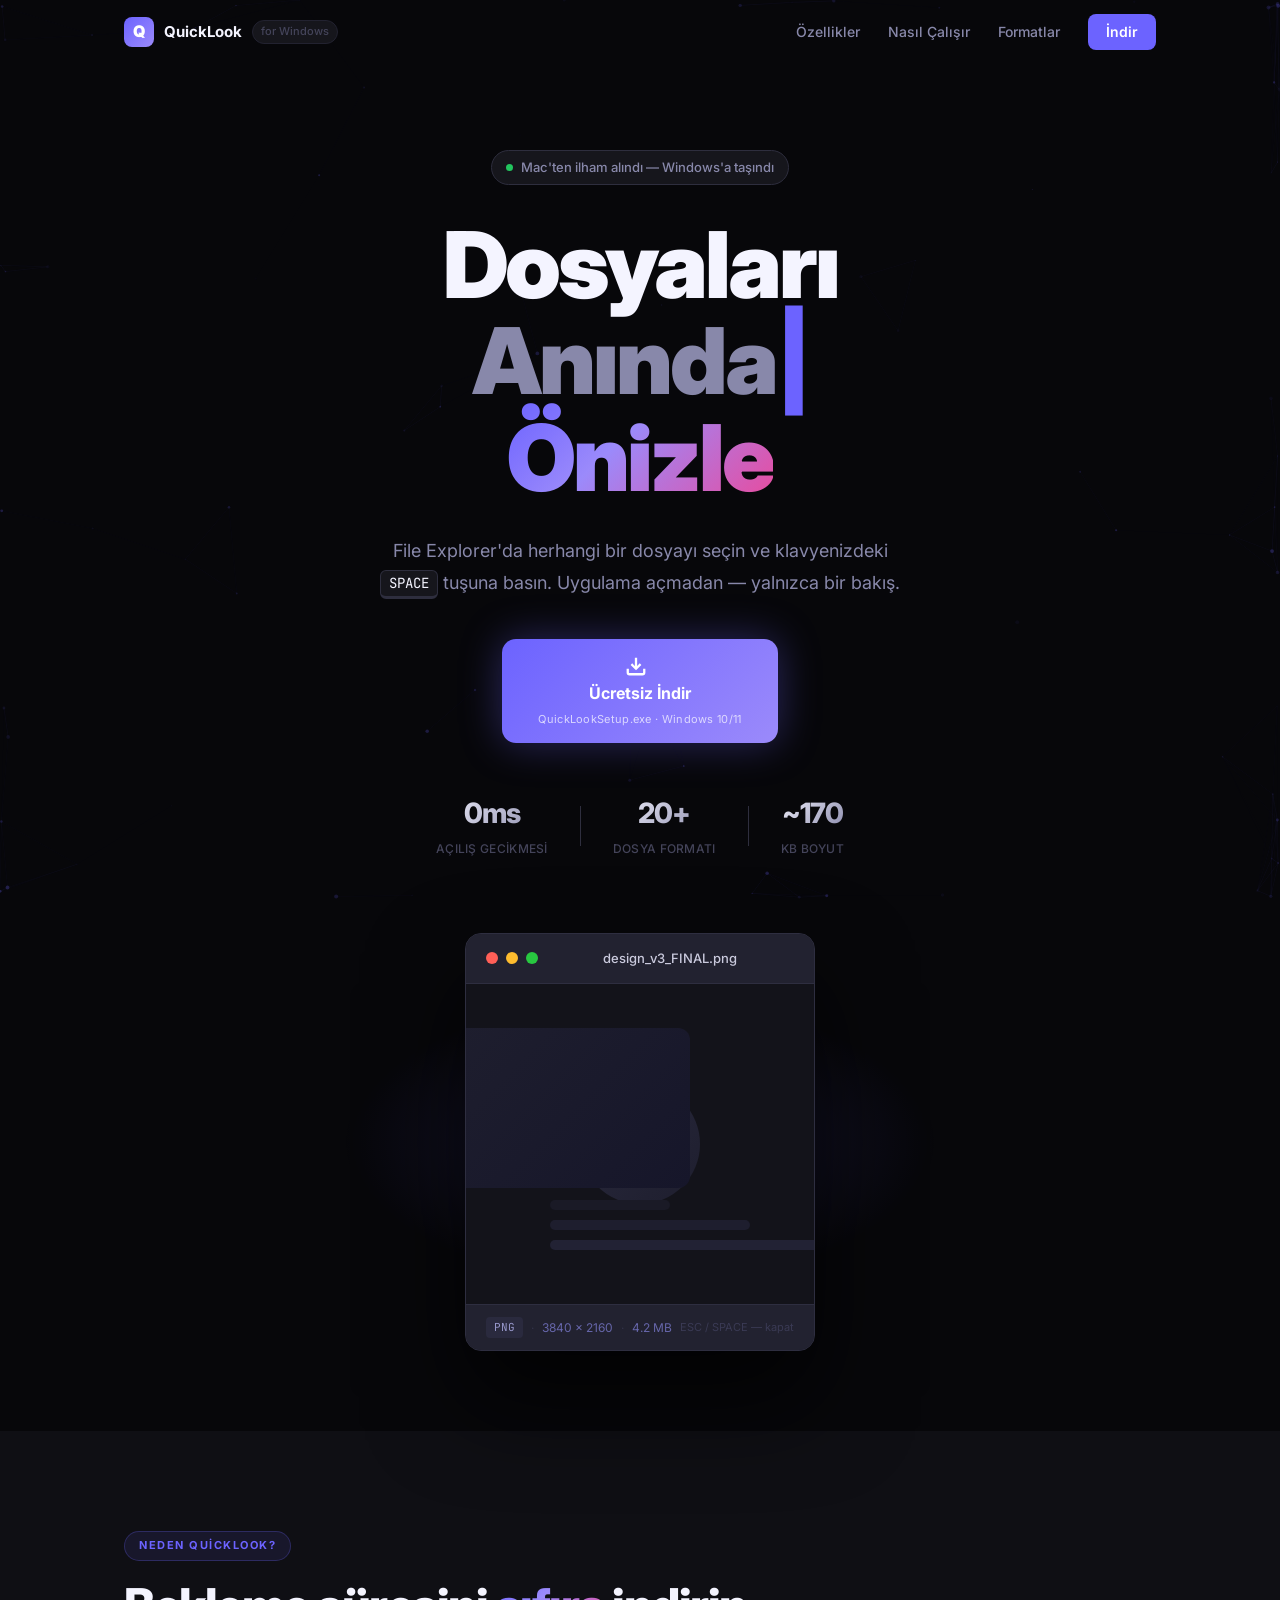
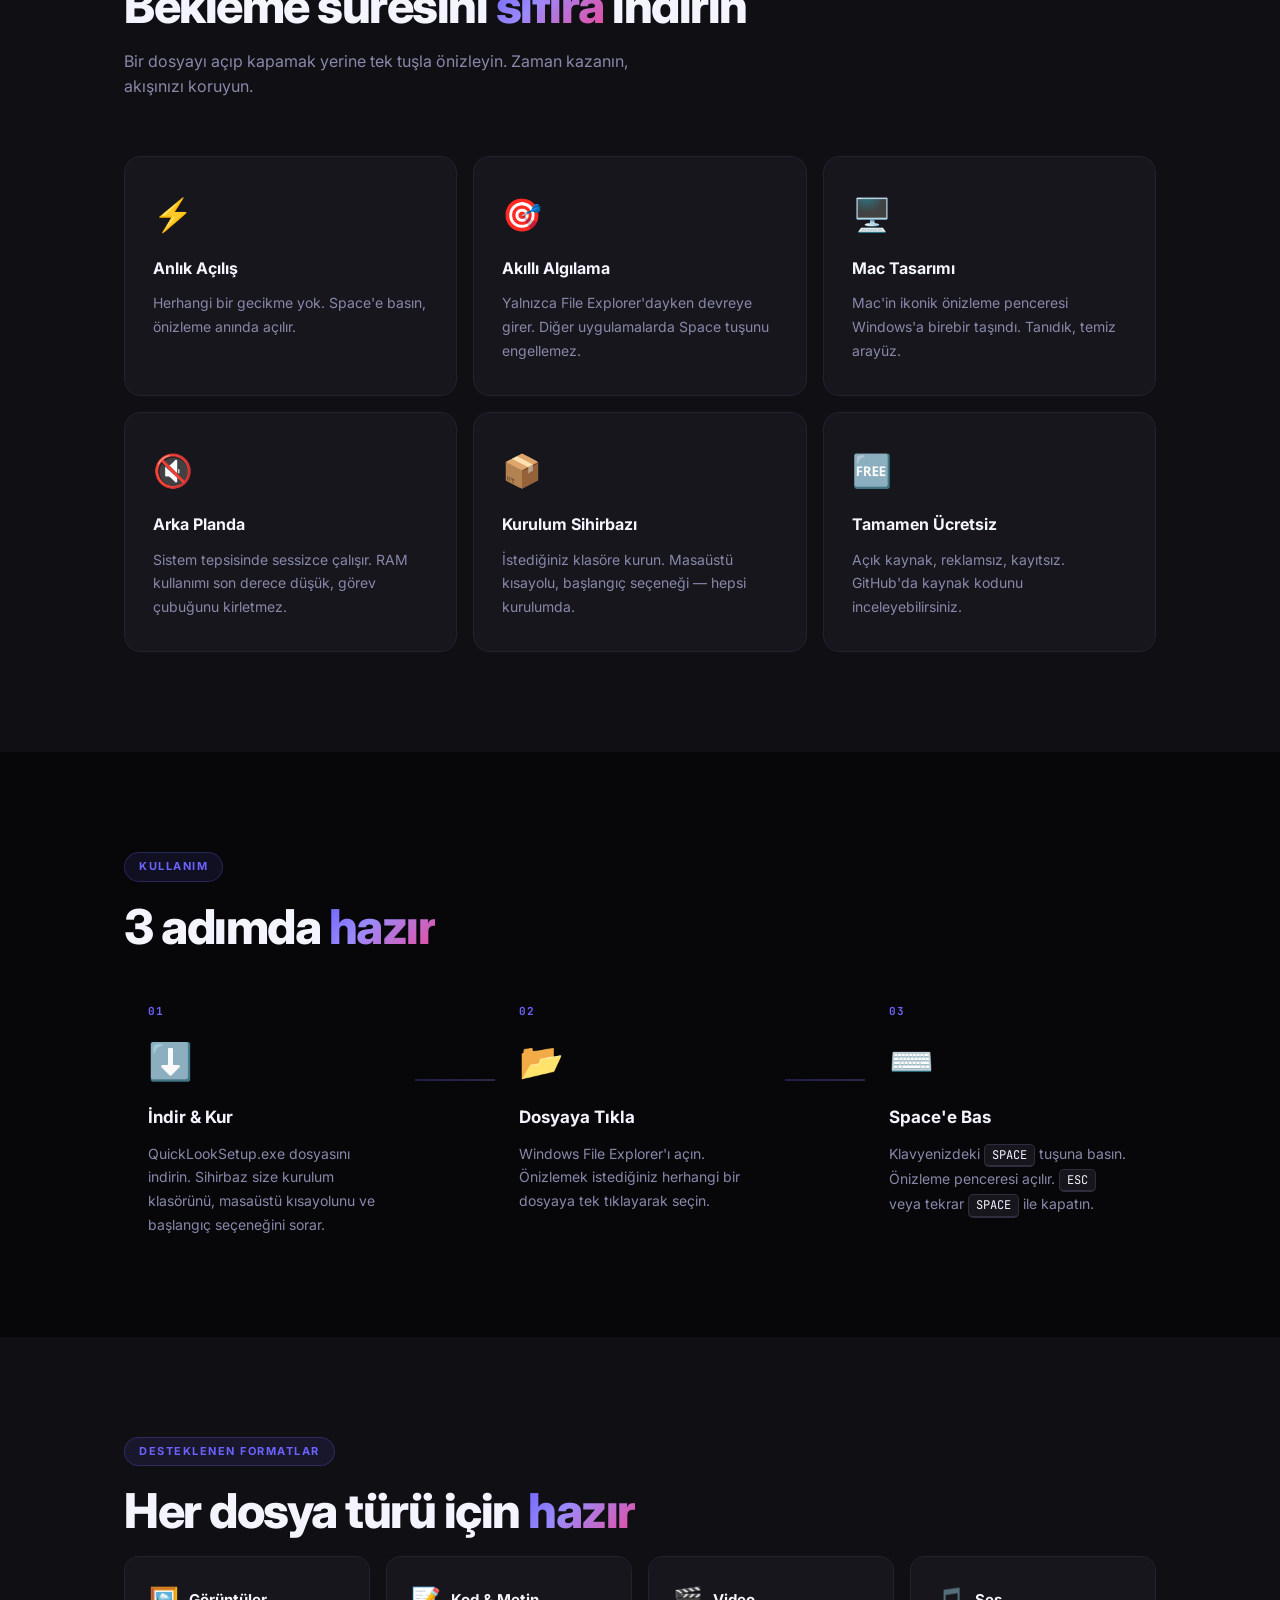
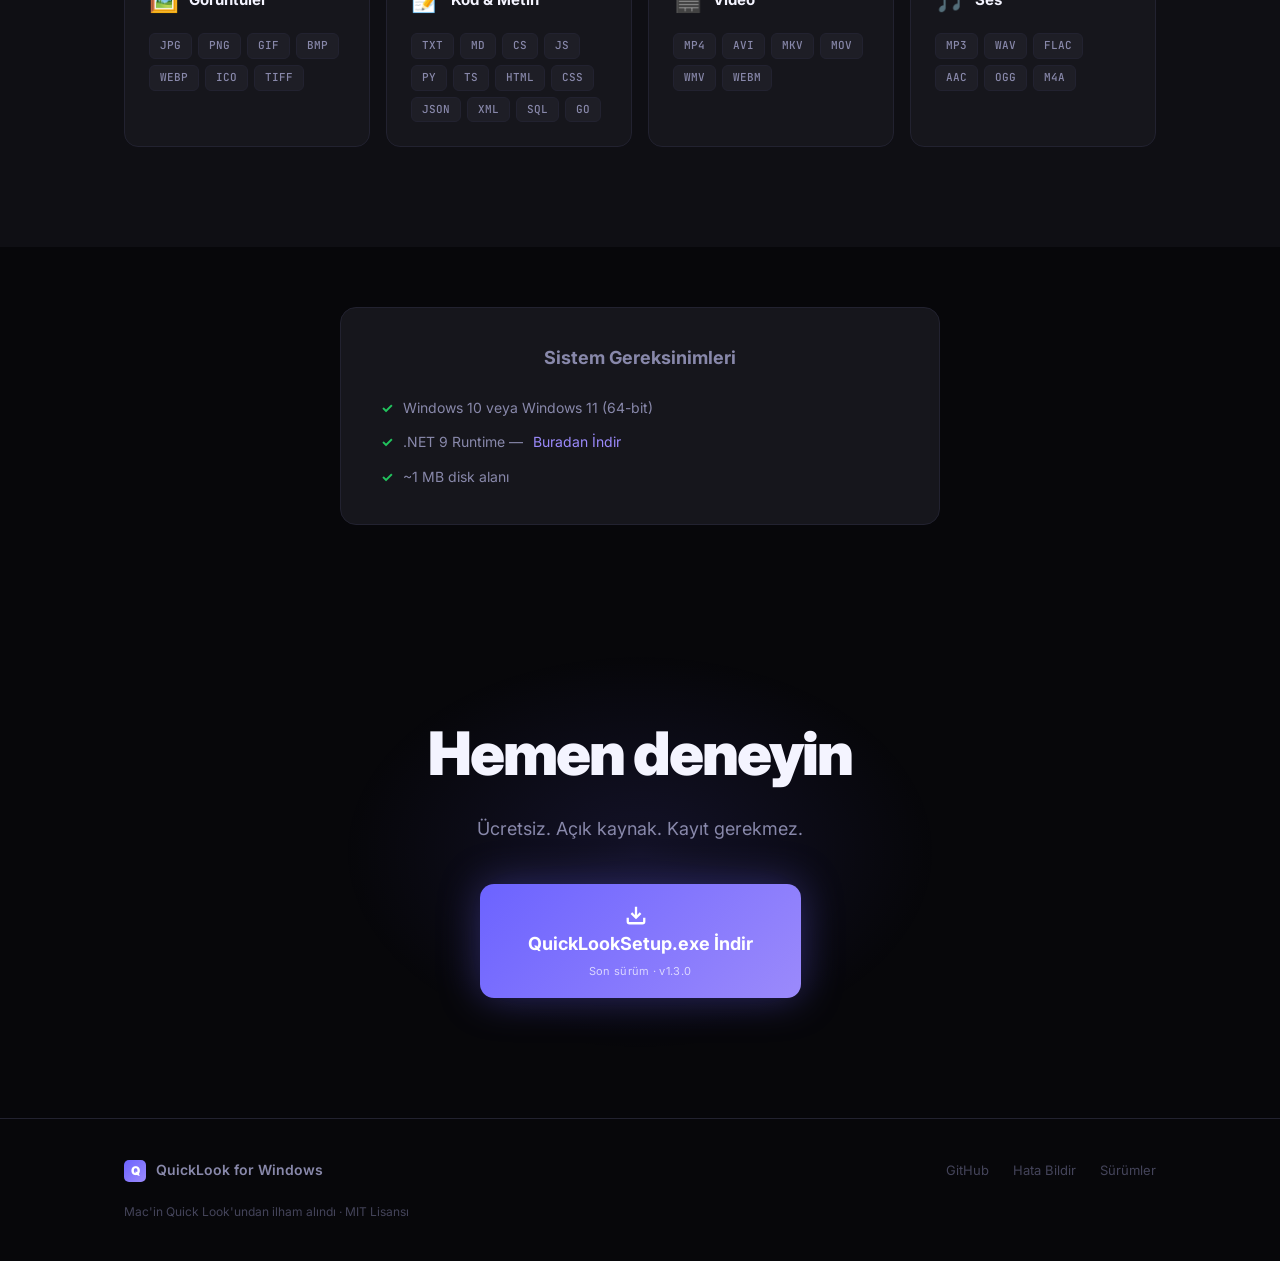
==== commit 4467a97f: "website: bump version badge to v1.3.0 Co-Authored-By: Claude Sonnet 4.6 <noreply@anthropic.com>" ====
--- a/index.html
+++ b/index.html
@@ -254,7 +254,7 @@
                 <line x1="12" y1="15" x2="12" y2="3"/>
             </svg>
             QuickLookSetup.exe İndir
-            <span class="btn-sub">Son sürüm · v1.0.0</span>
+            <span class="btn-sub">Son sürüm · v1.3.0</span>
         </a>
     </div>
 </section>
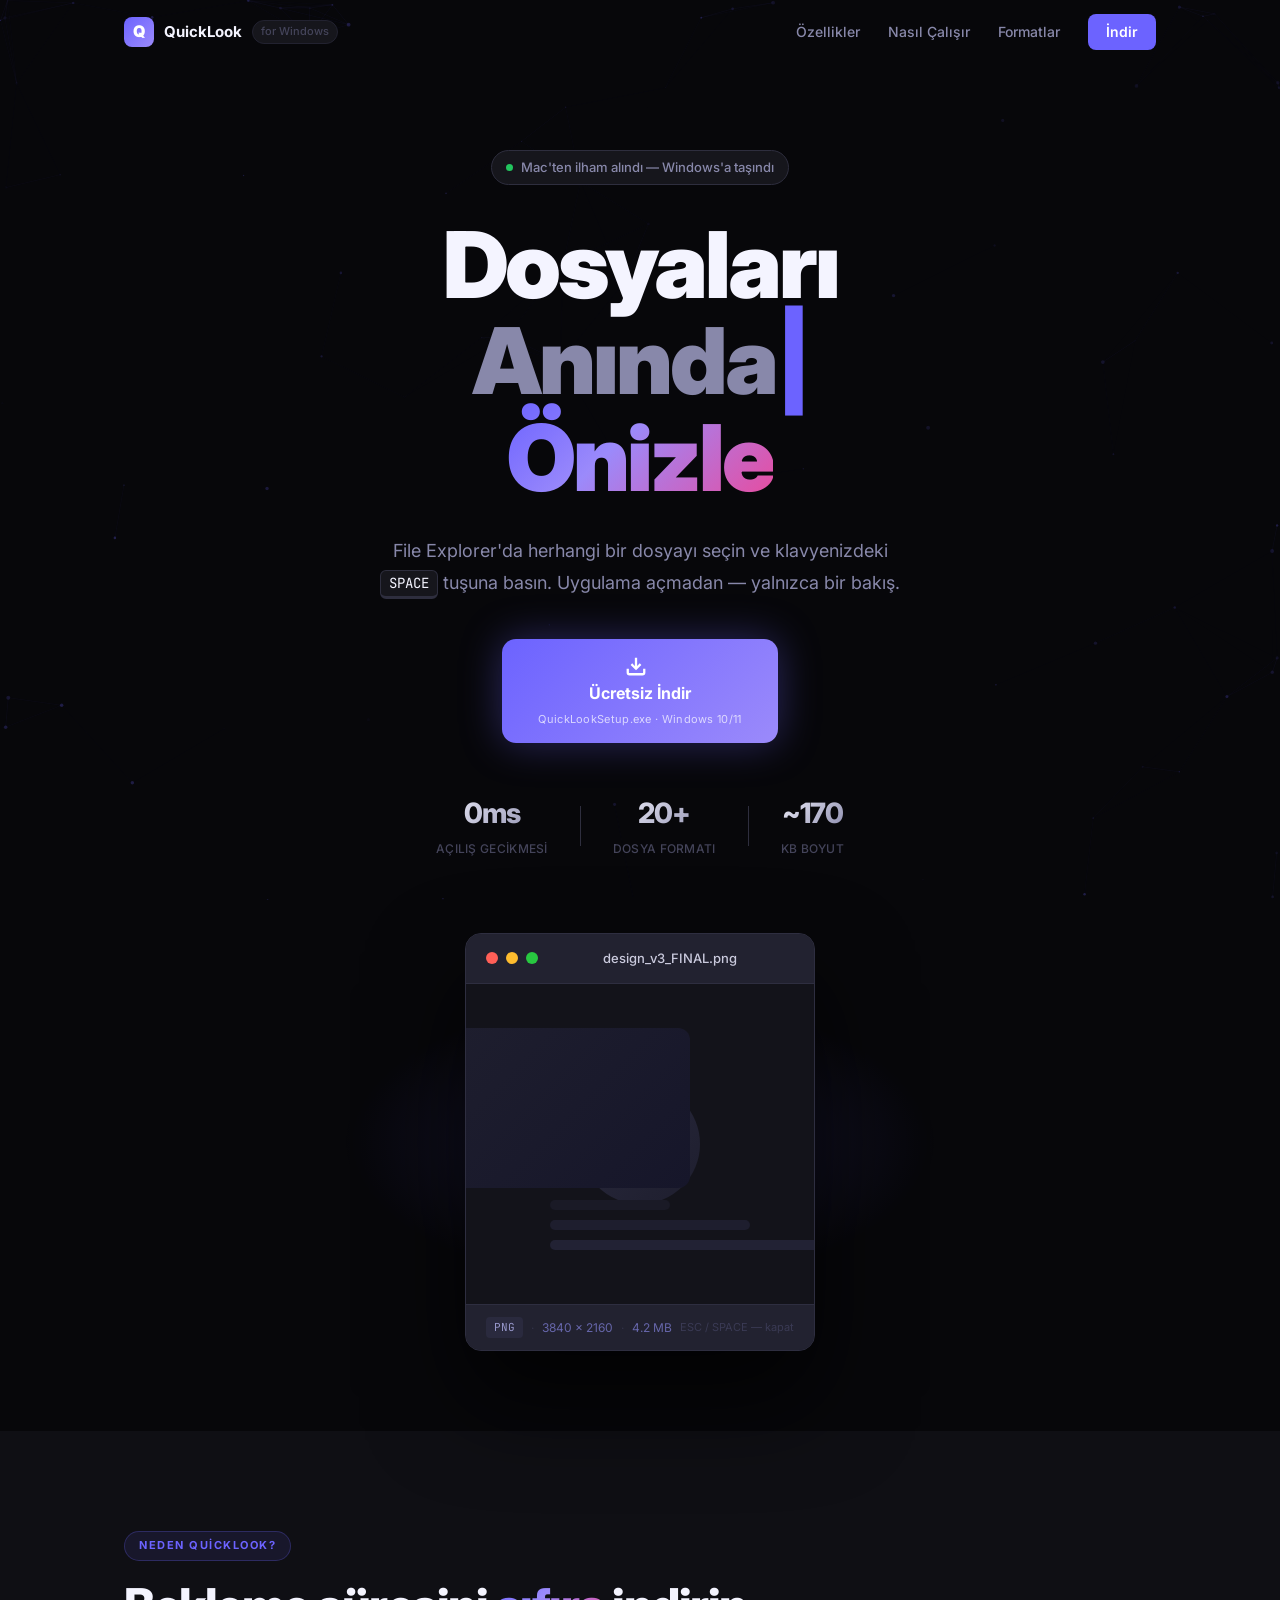
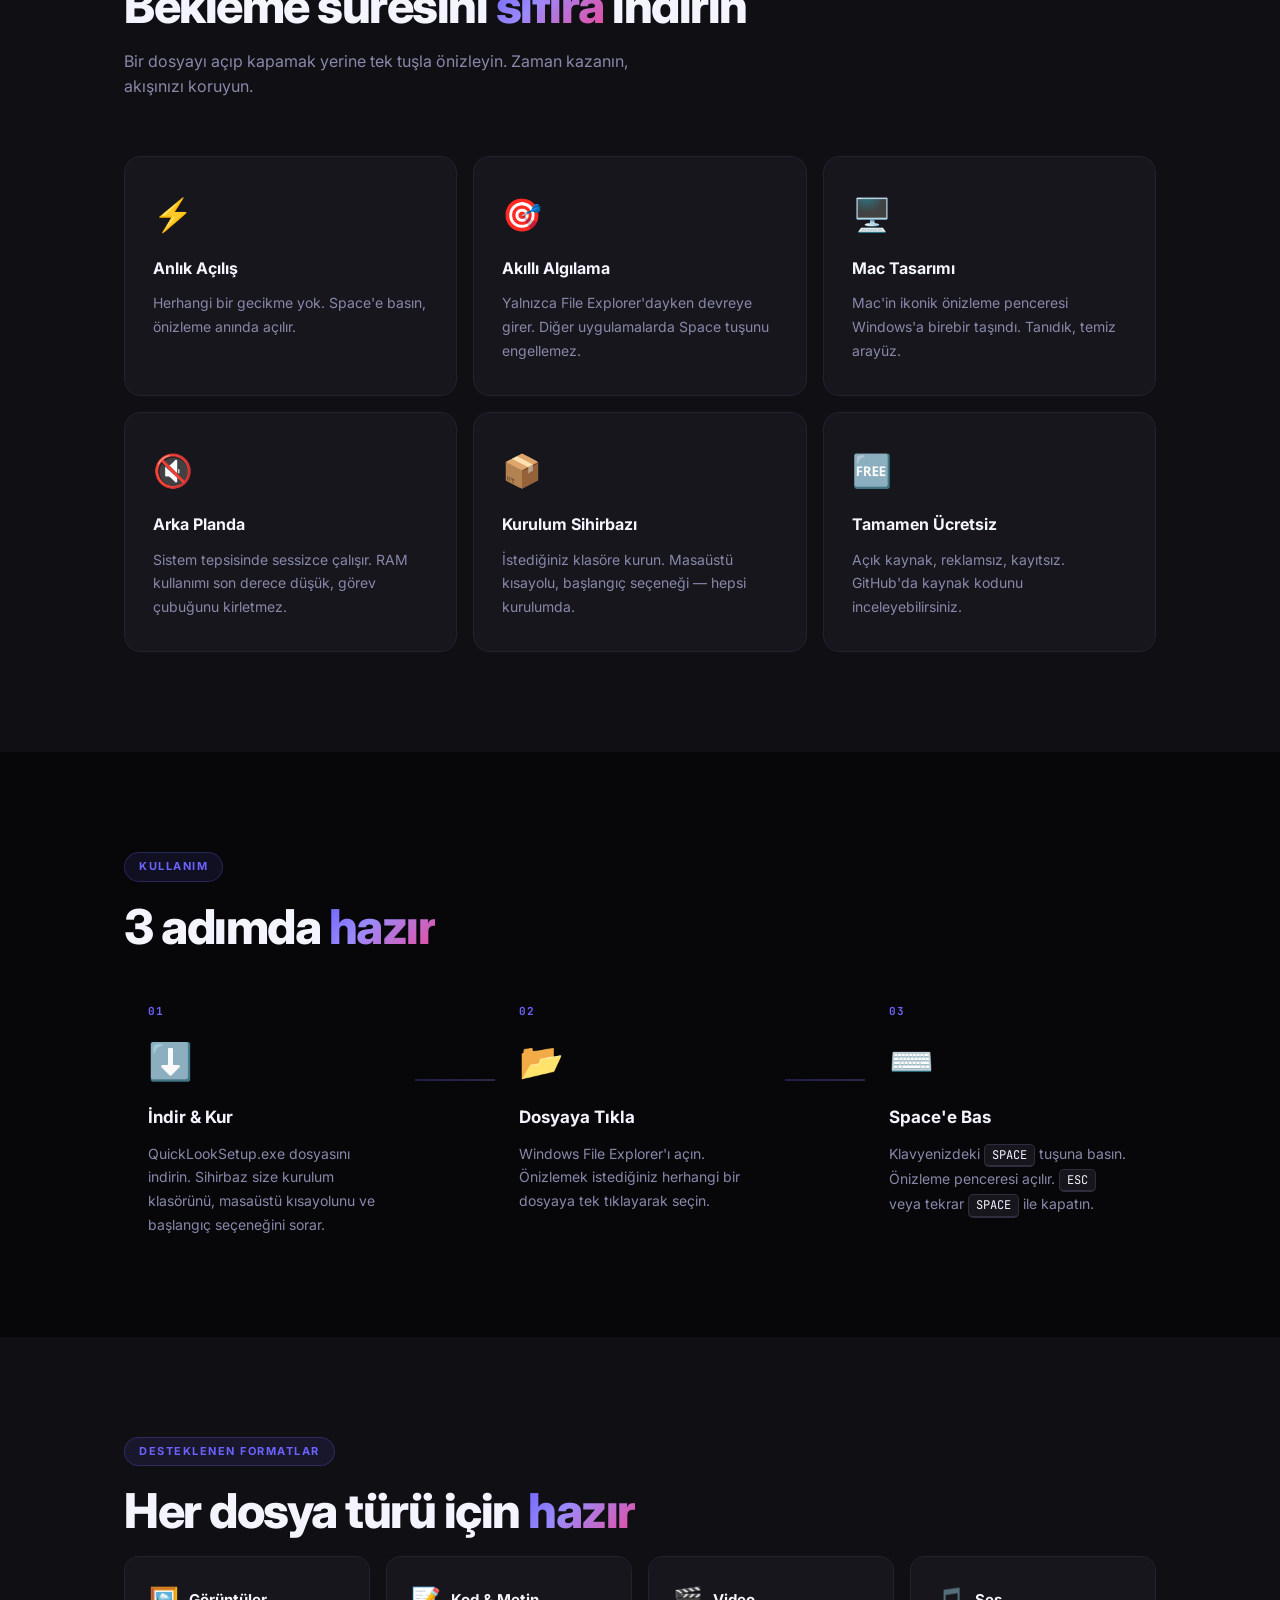
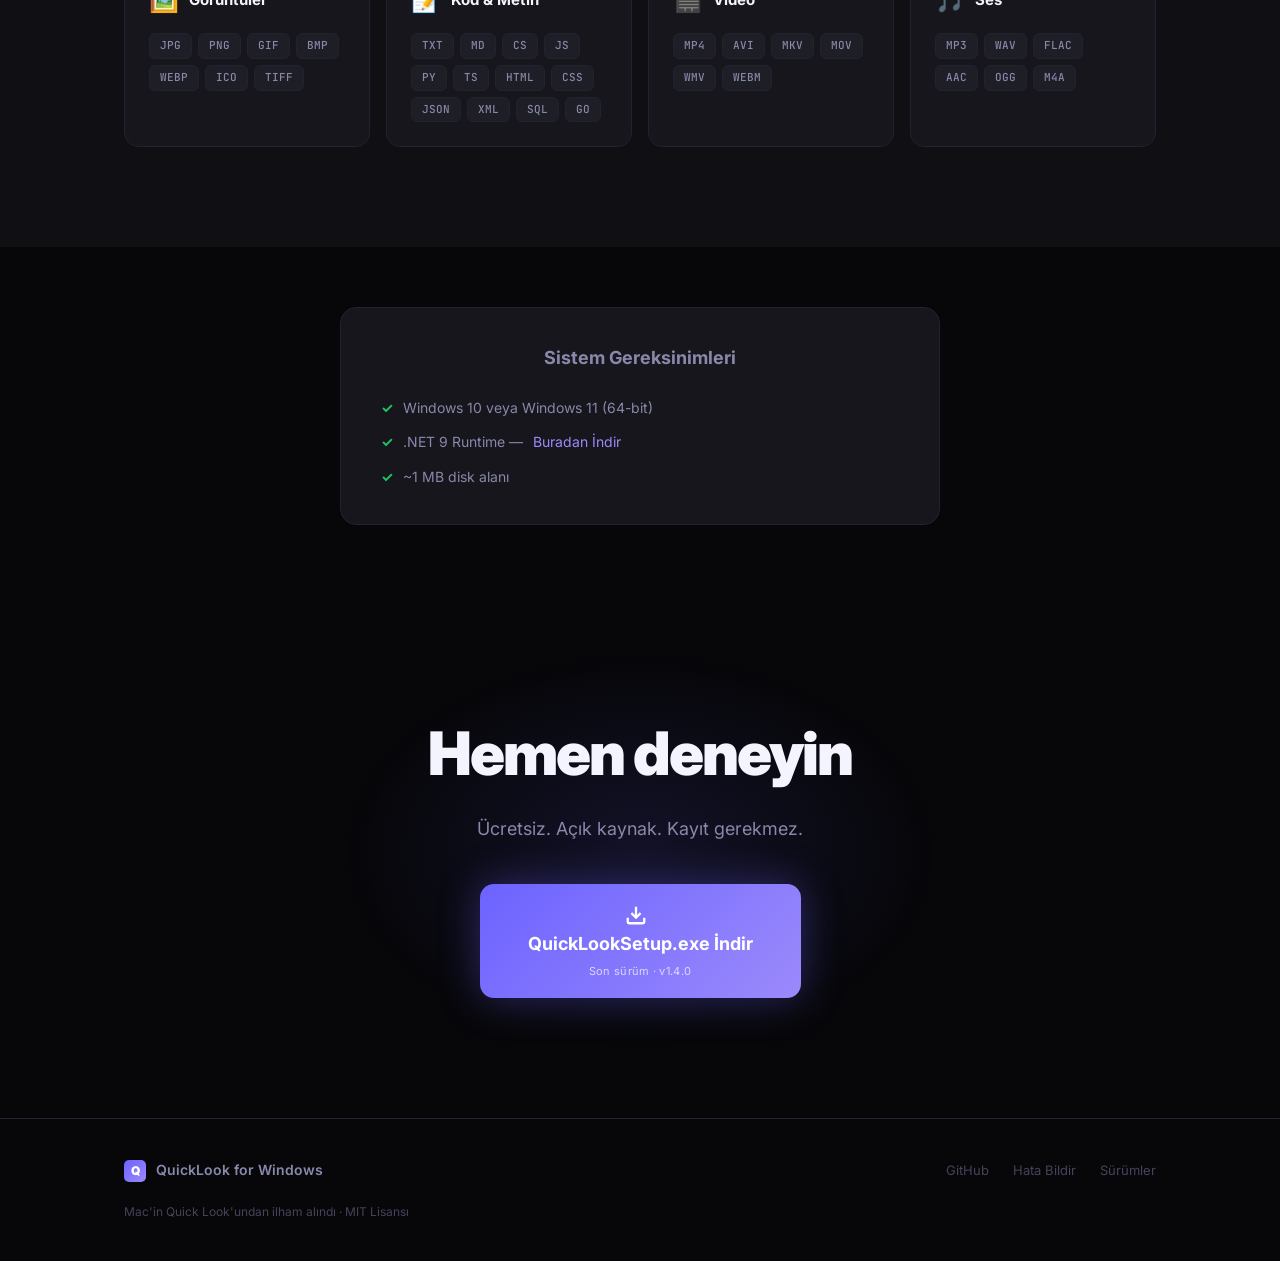
==== commit 69a032a6: "website: bump to v1.4.0 Co-Authored-By: Claude Sonnet 4.6 <noreply@anthropic.com>" ====
--- a/index.html
+++ b/index.html
@@ -254,7 +254,7 @@
                 <line x1="12" y1="15" x2="12" y2="3"/>
             </svg>
             QuickLookSetup.exe İndir
-            <span class="btn-sub">Son sürüm · v1.3.0</span>
+            <span class="btn-sub">Son sürüm · v1.4.0</span>
         </a>
     </div>
 </section>
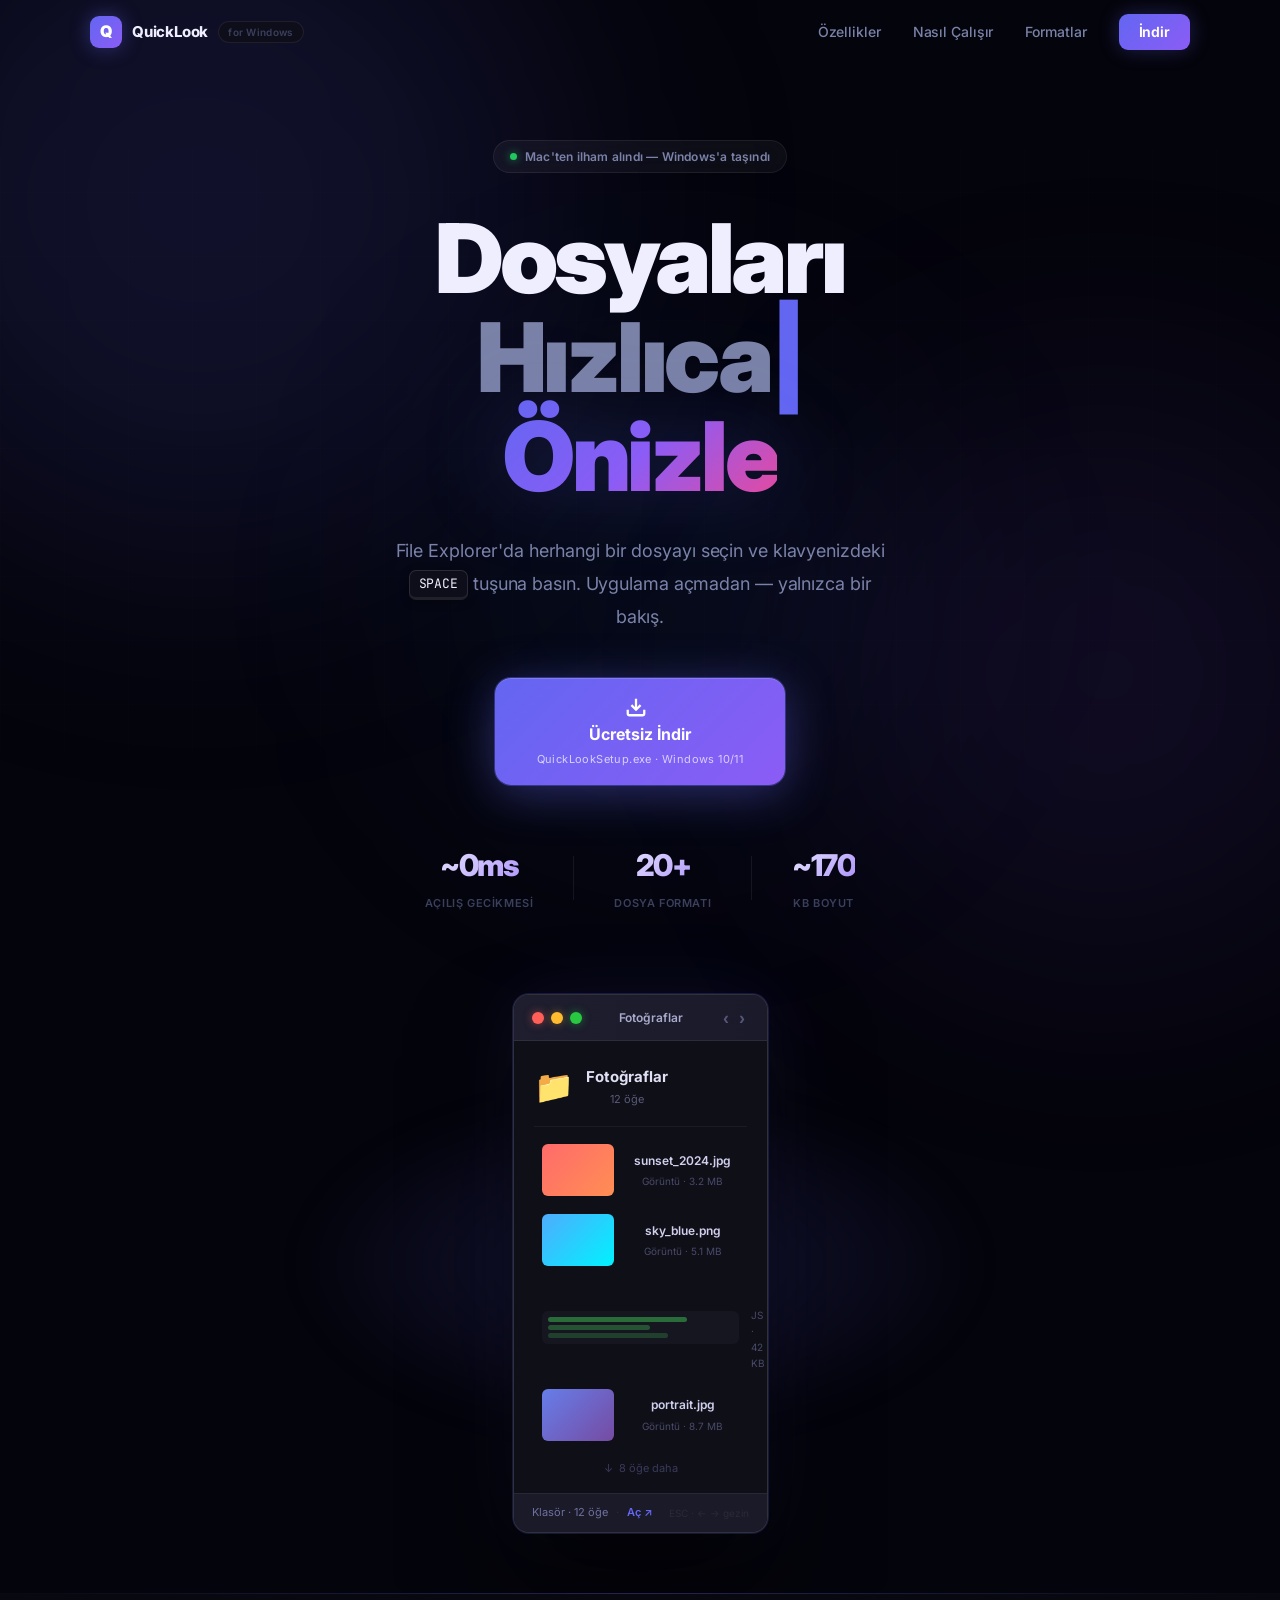
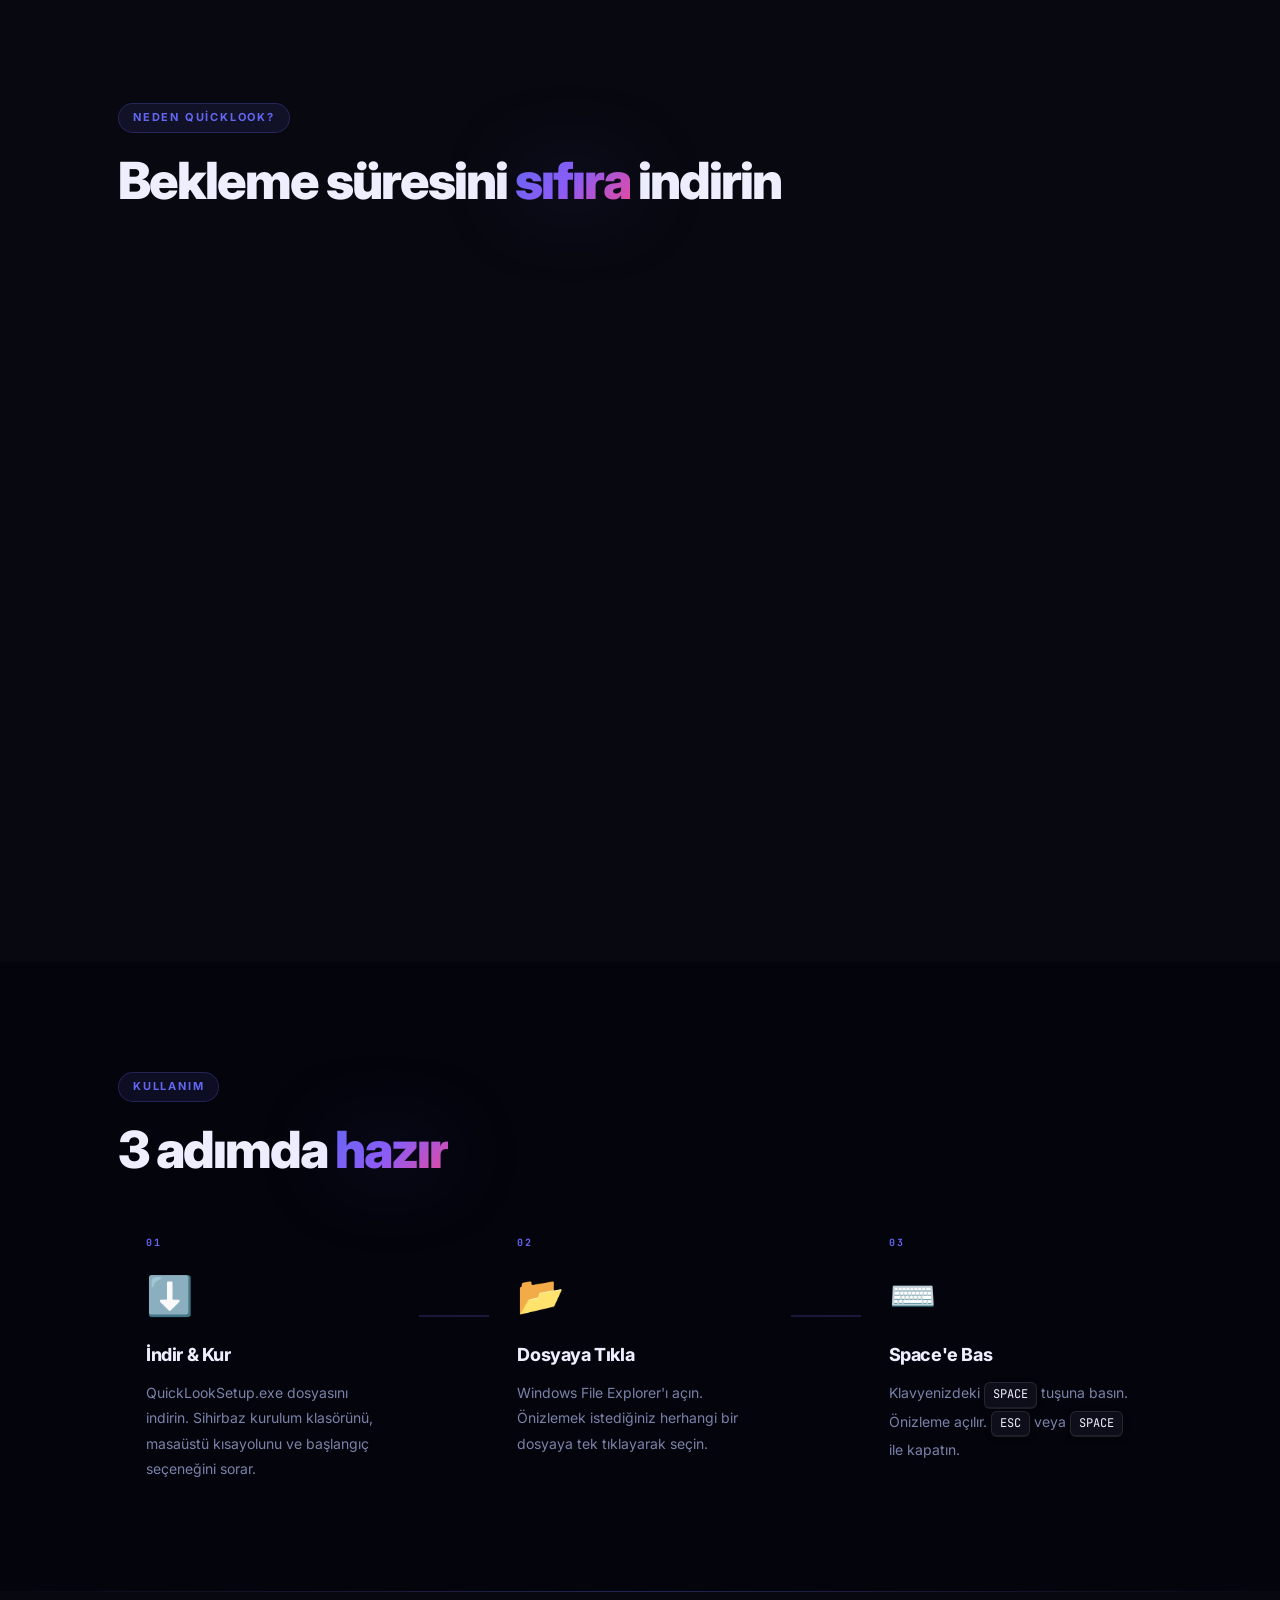
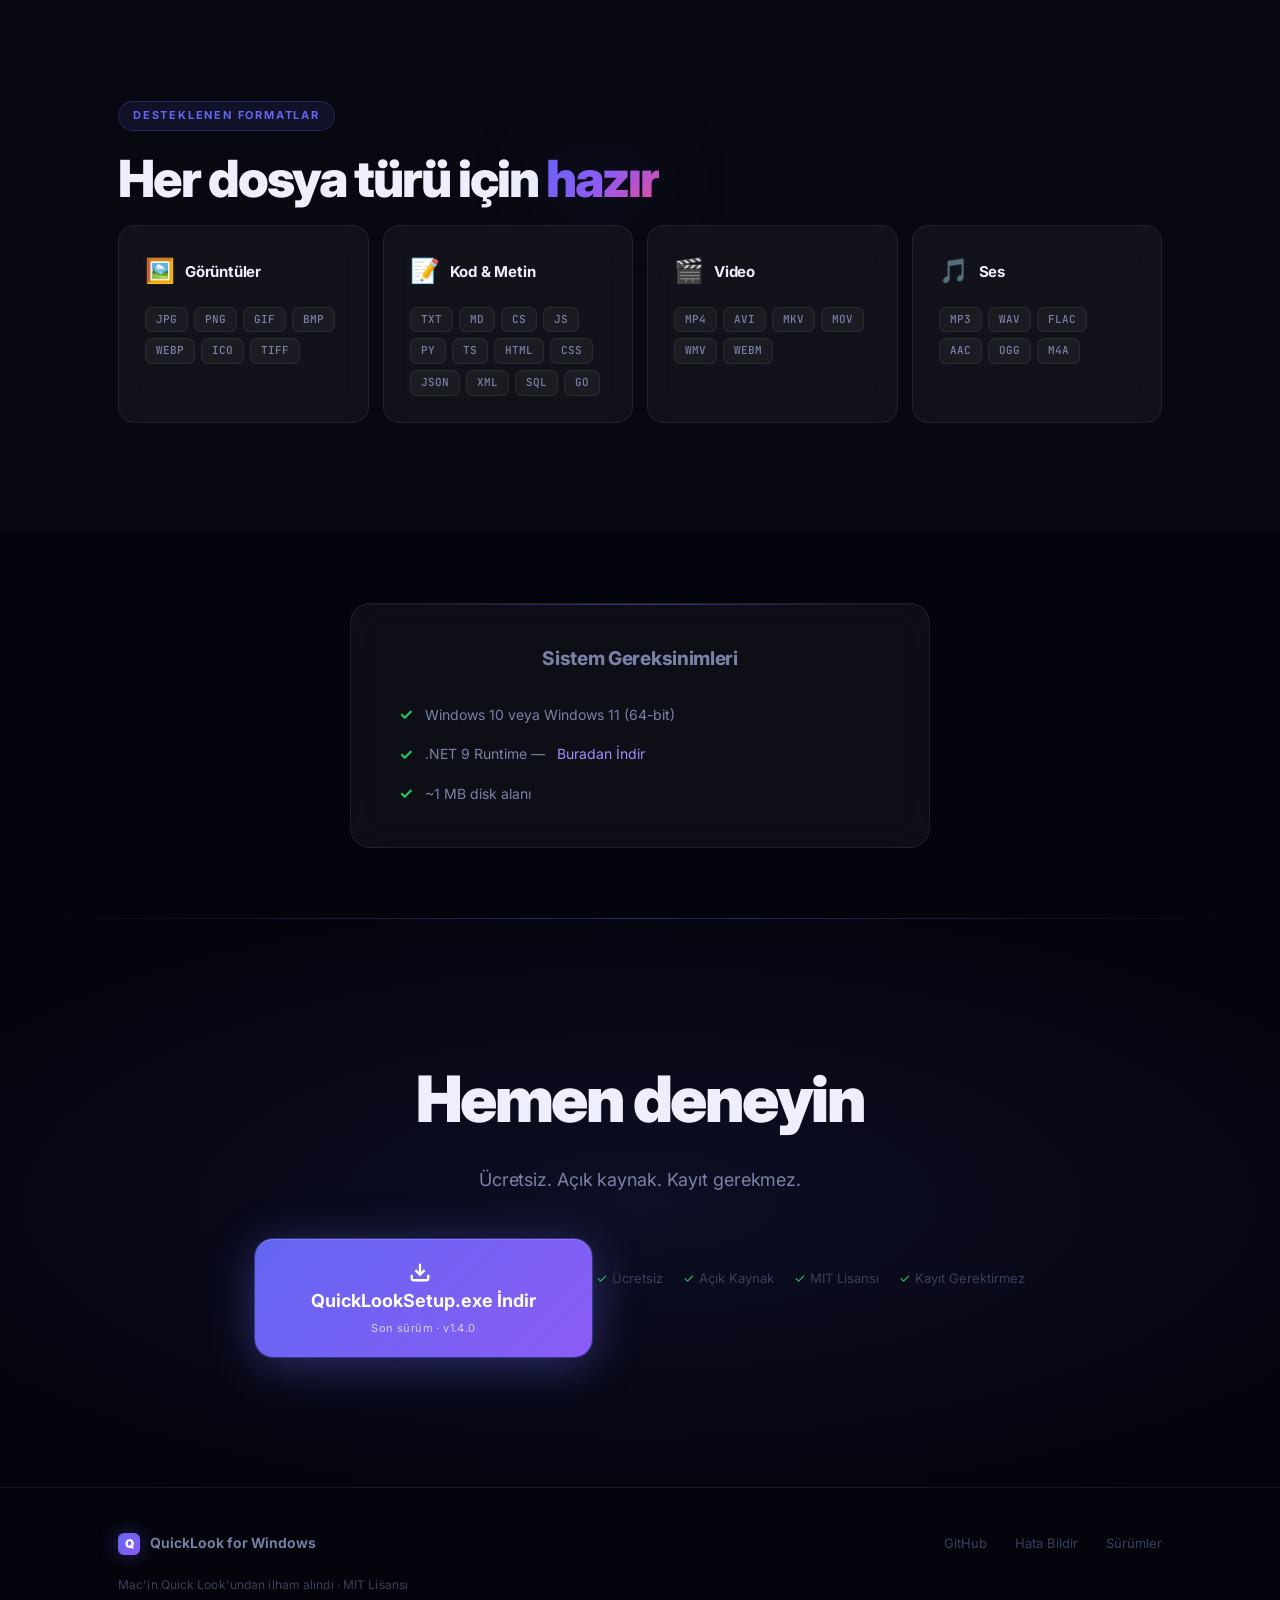
==== commit a7c04b99: "v1.5.0: Full visual overhaul — app entrance animation, gradient border, website redesign App: - Prev" ====
--- a/index.html
+++ b/index.html
@@ -3,15 +3,18 @@
 <head>
     <meta charset="UTF-8">
     <meta name="viewport" content="width=device-width, initial-scale=1.0">
-    <title>Quick Look for Windows — Anlık Dosya Önizleme</title>
+    <title>QuickLook for Windows — Anlık Dosya Önizleme</title>
     <meta name="description" content="Mac'in efsanevi Quick Look özelliği artık Windows'ta. Space tuşuna basarak dosyaları anında önizleyin.">
     <link rel="stylesheet" href="style.css">
     <link rel="preconnect" href="https://fonts.googleapis.com">
-    <link href="https://fonts.googleapis.com/css2?family=Inter:wght@300;400;500;600;700;800;900&family=JetBrains+Mono:wght@400;500&display=swap" rel="stylesheet">
+    <link href="https://fonts.googleapis.com/css2?family=Inter:ital,opsz,wght@0,14..32,300..900;1,14..32,300..900&family=JetBrains+Mono:wght@400;500&display=swap" rel="stylesheet">
 </head>
 <body>
 
-<canvas id="particles"></canvas>
+<!-- Background orbs -->
+<div class="orb orb-1" aria-hidden="true"></div>
+<div class="orb orb-2" aria-hidden="true"></div>
+<div class="orb orb-3" aria-hidden="true"></div>
 
 <!-- NAV -->
 <nav class="nav" id="nav">
@@ -63,7 +66,7 @@
         </div>
 
         <div class="hero-stats reveal">
-            <div class="stat"><span class="stat-val">0ms</span><span class="stat-label">Açılış Gecikmesi</span></div>
+            <div class="stat"><span class="stat-val">~0ms</span><span class="stat-label">Açılış Gecikmesi</span></div>
             <div class="stat-div"></div>
             <div class="stat"><span class="stat-val">20+</span><span class="stat-label">Dosya Formatı</span></div>
             <div class="stat-div"></div>
@@ -71,30 +74,73 @@
         </div>
     </div>
 
-    <!-- Mockup -->
+    <!-- Realistic App Mockup -->
     <div class="mockup-scene reveal">
         <div class="mockup-glow"></div>
-        <div class="mockup-win">
-            <div class="mockup-bar">
-                <span class="dot r"></span><span class="dot y"></span><span class="dot g"></span>
-                <span class="mockup-title-text">design_v3_FINAL.png</span>
-            </div>
-            <div class="mockup-body">
-                <div class="mock-img">
-                    <div class="mock-shape circle"></div>
-                    <div class="mock-shape rect"></div>
-                    <div class="mock-shape line l1"></div>
-                    <div class="mock-shape line l2"></div>
-                    <div class="mock-shape line l3 short"></div>
-                </div>
-            </div>
-            <div class="mockup-foot">
-                <span class="mf-tag">PNG</span>
-                <span class="mf-sep">·</span>
-                <span>3840 × 2160</span>
-                <span class="mf-sep">·</span>
-                <span>4.2 MB</span>
-                <span class="mf-hint">ESC / SPACE — kapat</span>
+        <div class="app-win" id="app-win">
+            <!-- Title bar -->
+            <div class="aw-bar">
+                <div class="aw-dots">
+                    <span class="aw-dot r"></span>
+                    <span class="aw-dot y"></span>
+                    <span class="aw-dot g"></span>
+                </div>
+                <span class="aw-title">Fotoğraflar</span>
+                <div class="aw-nav">
+                    <button class="aw-nav-btn">‹</button>
+                    <button class="aw-nav-btn">›</button>
+                </div>
+            </div>
+
+            <!-- Folder content -->
+            <div class="aw-content">
+                <div class="aw-fhdr">
+                    <span class="aw-ficon">📁</span>
+                    <div>
+                        <div class="aw-fname">Fotoğraflar</div>
+                        <div class="aw-fcount">12 öğe</div>
+                    </div>
+                </div>
+
+                <div class="aw-row">
+                    <div class="aw-thumb" style="background:linear-gradient(135deg,#FF6B6B,#FF8E53)"></div>
+                    <div class="aw-rinfo">
+                        <div class="aw-rname">sunset_2024.jpg</div>
+                        <div class="aw-rmeta">Görüntü · 3.2 MB</div>
+                    </div>
+                </div>
+                <div class="aw-row">
+                    <div class="aw-thumb" style="background:linear-gradient(135deg,#4FACFE,#00F2FE)"></div>
+                    <div class="aw-rinfo">
+                        <div class="aw-rname">sky_blue.png</div>
+                        <div class="aw-rmeta">Görüntü · 5.1 MB</div>
+                    </div>
+                </div>
+                <div class="aw-row">
+                    <div class="aw-thumb aw-thumb-code">
+                        <span></span><span></span><span></span>
+                    </div>
+                    <div class="aw-rinfo">
+                        <div class="aw-rname">index.js</div>
+                        <div class="aw-rmeta">JS · 42 KB</div>
+                    </div>
+                </div>
+                <div class="aw-row">
+                    <div class="aw-thumb" style="background:linear-gradient(135deg,#667EEA,#764BA2)"></div>
+                    <div class="aw-rinfo">
+                        <div class="aw-rname">portrait.jpg</div>
+                        <div class="aw-rmeta">Görüntü · 8.7 MB</div>
+                    </div>
+                </div>
+                <div class="aw-row aw-row-more">↓ &nbsp;8 öğe daha</div>
+            </div>
+
+            <!-- Info bar -->
+            <div class="aw-foot">
+                <span class="aw-ftype">Klasör · 12 öğe</span>
+                <span class="aw-sep">·</span>
+                <span class="aw-fopen">Aç ↗</span>
+                <span class="aw-fhint">ESC · ← → gezin</span>
             </div>
         </div>
     </div>
@@ -109,34 +155,46 @@
 
         <div class="feat-grid">
             <div class="feat-card reveal">
-                <div class="feat-icon">⚡</div>
+                <div class="feat-top">
+                    <div class="feat-icon">⚡</div>
+                </div>
                 <h3>Anlık Açılış</h3>
-                <p>Herhangi bir gecikme yok. Space'e basın, önizleme anında açılır.</p>
-            </div>
-            <div class="feat-card reveal">
-                <div class="feat-icon">🎯</div>
+                <p>Herhangi bir gecikme yok. Space'e basın, önizleme anında açılır. Sıfır bekleme, tam verimlilik.</p>
+            </div>
+            <div class="feat-card reveal">
+                <div class="feat-top">
+                    <div class="feat-icon">🎯</div>
+                </div>
                 <h3>Akıllı Algılama</h3>
-                <p>Yalnızca File Explorer'dayken devreye girer. Diğer uygulamalarda Space tuşunu engellemez.</p>
-            </div>
-            <div class="feat-card reveal">
-                <div class="feat-icon">🖥️</div>
+                <p>Yalnızca File Explorer'dayken devreye girer. Diğer uygulamalarda Space tuşunu asla engellemez.</p>
+            </div>
+            <div class="feat-card reveal">
+                <div class="feat-top">
+                    <div class="feat-icon">🖥️</div>
+                </div>
                 <h3>Mac Tasarımı</h3>
-                <p>Mac'in ikonik önizleme penceresi Windows'a birebir taşındı. Tanıdık, temiz arayüz.</p>
-            </div>
-            <div class="feat-card reveal">
-                <div class="feat-icon">🔇</div>
+                <p>Mac'in ikonik trafik ışığı düğmeleri — kapat, aç, genişlet. Tamamen işlevsel, tanıdık arayüz.</p>
+            </div>
+            <div class="feat-card reveal">
+                <div class="feat-top">
+                    <div class="feat-icon">📂</div>
+                </div>
+                <h3>Klasör Önizleme</h3>
+                <p>Klasörlerin içini görün. Resimler için küçük resim, kod dosyaları için içerik önizlemesi.</p>
+            </div>
+            <div class="feat-card reveal">
+                <div class="feat-top">
+                    <div class="feat-icon">🔇</div>
+                </div>
                 <h3>Arka Planda</h3>
                 <p>Sistem tepsisinde sessizce çalışır. RAM kullanımı son derece düşük, görev çubuğunu kirletmez.</p>
             </div>
             <div class="feat-card reveal">
-                <div class="feat-icon">📦</div>
-                <h3>Kurulum Sihirbazı</h3>
-                <p>İstediğiniz klasöre kurun. Masaüstü kısayolu, başlangıç seçeneği — hepsi kurulumda.</p>
-            </div>
-            <div class="feat-card reveal">
-                <div class="feat-icon">🆓</div>
+                <div class="feat-top">
+                    <div class="feat-icon">🆓</div>
+                </div>
                 <h3>Tamamen Ücretsiz</h3>
-                <p>Açık kaynak, reklamsız, kayıtsız. GitHub'da kaynak kodunu inceleyebilirsiniz.</p>
+                <p>Açık kaynak, reklamsız, kayıtsız. Kaynak kodu GitHub'da herkesin incelemesine açık.</p>
             </div>
         </div>
     </div>
@@ -154,7 +212,7 @@
                 <div class="step-body">
                     <div class="step-ico">⬇️</div>
                     <h3>İndir & Kur</h3>
-                    <p>QuickLookSetup.exe dosyasını indirin. Sihirbaz size kurulum klasörünü, masaüstü kısayolunu ve başlangıç seçeneğini sorar.</p>
+                    <p>QuickLookSetup.exe dosyasını indirin. Sihirbaz kurulum klasörünü, masaüstü kısayolunu ve başlangıç seçeneğini sorar.</p>
                 </div>
             </div>
             <div class="step-connector reveal"><span></span></div>
@@ -172,7 +230,7 @@
                 <div class="step-body">
                     <div class="step-ico">⌨️</div>
                     <h3>Space'e Bas</h3>
-                    <p>Klavyenizdeki <kbd>SPACE</kbd> tuşuna basın. Önizleme penceresi açılır. <kbd>ESC</kbd> veya tekrar <kbd>SPACE</kbd> ile kapatın.</p>
+                    <p>Klavyenizdeki <kbd>SPACE</kbd> tuşuna basın. Önizleme açılır. <kbd>ESC</kbd> veya <kbd>SPACE</kbd> ile kapatın.</p>
                 </div>
             </div>
         </div>
@@ -243,7 +301,6 @@
 <!-- DOWNLOAD CTA -->
 <section class="dl-cta" id="download">
     <div class="container">
-        <div class="cta-glow"></div>
         <h2 class="reveal">Hemen deneyin</h2>
         <p class="reveal">Ücretsiz. Açık kaynak. Kayıt gerekmez.</p>
         <a href="https://github.com/serdalswd/QuickLookWindows/releases/latest/download/QuickLookSetup.exe"
@@ -256,6 +313,12 @@
             QuickLookSetup.exe İndir
             <span class="btn-sub">Son sürüm · v1.4.0</span>
         </a>
+        <div class="tagline reveal">
+            <span>Ücretsiz</span>
+            <span>Açık Kaynak</span>
+            <span>MIT Lisansı</span>
+            <span>Kayıt Gerektirmez</span>
+        </div>
     </div>
 </section>
 
--- a/style.css
+++ b/style.css
@@ -1,157 +1,216 @@
 *,*::before,*::after{box-sizing:border-box;margin:0;padding:0}
+
 :root{
-  --bg:#07070A;--bg2:#0F0F14;--bg3:#16161C;--bg4:#1E1E26;
-  --border:#222230;--border2:#2E2E3E;
-  --txt:#F4F4FF;--txt2:#8888AA;--txt3:#44445A;
-  --accent:#6C63FF;--accent2:#9B8AFB;--pink:#EC4899;
-  --green:#22C55E;
+  --bg:       #04040C;
+  --bg2:      #080810;
+  --bg3:      #0E0E1A;
+  --bg4:      #141424;
+  --glass:    rgba(255,255,255,.042);
+  --glass-h:  rgba(255,255,255,.075);
+  --border:   rgba(255,255,255,.07);
+  --border-h: rgba(255,255,255,.16);
+  --txt:      #EEEEFF;
+  --txt2:     #7A82A8;
+  --txt3:     #3A3F5C;
+  --accent:   #6366F1;
+  --accent2:  #8B5CF6;
+  --accent3:  #A78BFA;
+  --pink:     #EC4899;
+  --green:    #22C55E;
+  --red:      #FF5F57;
+  --yellow:   #FEBC2E;
 }
+
 html{scroll-behavior:smooth}
-body{background:var(--bg);color:var(--txt);font-family:'Inter',-apple-system,sans-serif;line-height:1.6;overflow-x:hidden}
-
-#particles{position:fixed;inset:0;z-index:0;pointer-events:none;opacity:.45}
-
-.container{max-width:1080px;margin:0 auto;padding:0 24px;position:relative;z-index:1}
-
-/* NAV */
-.nav{position:fixed;top:0;left:0;right:0;z-index:100;transition:background .3s}
-.nav.scrolled{background:rgba(7,7,10,.88);backdrop-filter:blur(20px);border-bottom:1px solid var(--border)}
-.nav-inner{max-width:1080px;margin:0 auto;padding:0 24px;height:64px;display:flex;align-items:center;justify-content:space-between}
+body{background:var(--bg);color:var(--txt);font-family:'Inter',-apple-system,BlinkMacSystemFont,'Segoe UI',sans-serif;line-height:1.6;overflow-x:hidden;-webkit-font-smoothing:antialiased}
+
+/* ─── BACKGROUND ORBS ──────────────────────────────────────────────────────── */
+.orb{position:fixed;border-radius:50%;filter:blur(130px);pointer-events:none;z-index:0;will-change:transform}
+.orb-1{width:700px;height:700px;background:rgba(99,102,241,.13);top:-150px;left:-150px;animation:orb-a 22s ease-in-out infinite}
+.orb-2{width:550px;height:550px;background:rgba(139,92,246,.09);bottom:-50px;right:-100px;animation:orb-a 28s ease-in-out infinite reverse}
+.orb-3{width:450px;height:450px;background:rgba(59,130,246,.07);top:40%;left:35%;animation:orb-a 18s ease-in-out infinite 6s}
+@keyframes orb-a{0%,100%{transform:translate(0,0) scale(1)}33%{transform:translate(40px,-50px) scale(1.06)}66%{transform:translate(-30px,30px) scale(.95)}}
+
+/* ─── GRID OVERLAY ─────────────────────────────────────────────────────────── */
+body::before{content:'';position:fixed;inset:0;background-image:linear-gradient(rgba(255,255,255,.025) 1px,transparent 1px),linear-gradient(90deg,rgba(255,255,255,.025) 1px,transparent 1px);background-size:64px 64px;pointer-events:none;z-index:0;mask-image:linear-gradient(to bottom,transparent,rgba(0,0,0,.3) 20%,rgba(0,0,0,.3) 80%,transparent)}
+
+.container{max-width:1100px;margin:0 auto;padding:0 28px;position:relative;z-index:1}
+
+/* ─── NAV ───────────────────────────────────────────────────────────────────── */
+.nav{position:fixed;top:0;left:0;right:0;z-index:100;padding:0 28px;transition:all .3s}
+.nav.scrolled{background:rgba(4,4,12,.82);backdrop-filter:blur(28px);-webkit-backdrop-filter:blur(28px);border-bottom:1px solid var(--border)}
+.nav-inner{max-width:1100px;margin:0 auto;height:64px;display:flex;align-items:center;justify-content:space-between}
 .nav-logo{display:flex;align-items:center;gap:10px}
-.logo-mark{width:30px;height:30px;background:linear-gradient(135deg,var(--accent),var(--accent2));border-radius:8px;display:flex;align-items:center;justify-content:center;font-weight:900;font-size:16px;color:white;flex-shrink:0}
-.logo-mark.sm{width:22px;height:22px;font-size:12px;border-radius:5px}
-.logo-text{font-weight:700;font-size:15px}
-.logo-badge{font-size:11px;color:var(--txt3);background:var(--bg3);border:1px solid var(--border);padding:2px 8px;border-radius:999px;font-weight:500}
-.nav-links{display:flex;align-items:center;gap:28px}
-.nav-links a{color:var(--txt2);text-decoration:none;font-size:14px;font-weight:500;transition:color .2s}
+.logo-mark{width:32px;height:32px;background:linear-gradient(135deg,var(--accent),var(--accent2));border-radius:9px;display:flex;align-items:center;justify-content:center;font-weight:900;font-size:16px;color:#fff;flex-shrink:0;box-shadow:0 0 20px rgba(99,102,241,.4)}
+.logo-mark.sm{width:22px;height:22px;font-size:12px;border-radius:6px}
+.logo-text{font-weight:750;font-size:15px;letter-spacing:-.2px}
+.logo-badge{font-size:10px;color:var(--txt3);background:var(--bg3);border:1px solid var(--border);padding:2px 9px;border-radius:999px;font-weight:600;letter-spacing:.3px}
+.nav-links{display:flex;align-items:center;gap:32px}
+.nav-links a{color:var(--txt2);text-decoration:none;font-size:14px;font-weight:500;transition:color .2s;letter-spacing:-.1px}
 .nav-links a:hover{color:var(--txt)}
-.btn-nav{background:var(--accent)!important;color:white!important;padding:7px 18px!important;border-radius:8px!important;font-weight:600!important;transition:opacity .2s!important}
-.btn-nav:hover{opacity:.85!important}
-
-/* HERO */
-.hero{padding:150px 0 80px;text-align:center;position:relative;min-height:100vh;display:flex;flex-direction:column;justify-content:center}
-.hero-eyebrow{display:inline-flex;align-items:center;gap:8px;font-size:13px;font-weight:500;color:var(--txt2);background:var(--bg3);border:1px solid var(--border2);padding:6px 14px;border-radius:999px;margin-bottom:32px}
-.eyebrow-dot{width:7px;height:7px;background:var(--green);border-radius:50%;animation:blink 2s infinite}
-@keyframes blink{0%,100%{opacity:1}50%{opacity:.3}}
-.hero-title{font-size:clamp(52px,8vw,92px);font-weight:900;line-height:1.05;letter-spacing:-3px;margin-bottom:28px}
+.btn-nav{background:linear-gradient(135deg,var(--accent),var(--accent2))!important;color:#fff!important;padding:7px 20px!important;border-radius:9px!important;font-weight:650!important;transition:opacity .2s,box-shadow .2s!important;box-shadow:0 0 20px rgba(99,102,241,.3)!important}
+.btn-nav:hover{opacity:.9!important;box-shadow:0 0 32px rgba(99,102,241,.5)!important}
+
+/* ─── HERO ──────────────────────────────────────────────────────────────────── */
+.hero{padding:140px 0 60px;text-align:center;position:relative;min-height:100vh;display:flex;flex-direction:column;justify-content:center}
+.hero-eyebrow{display:inline-flex;align-items:center;gap:8px;font-size:12px;font-weight:600;color:var(--txt2);background:var(--glass);border:1px solid var(--border);padding:6px 16px;border-radius:999px;margin-bottom:36px;letter-spacing:.2px;backdrop-filter:blur(12px)}
+.eyebrow-dot{width:7px;height:7px;background:var(--green);border-radius:50%;animation:blink 2.2s ease-in-out infinite;box-shadow:0 0 8px rgba(34,197,94,.7)}
+@keyframes blink{0%,100%{opacity:1;transform:scale(1)}50%{opacity:.3;transform:scale(.7)}}
+.hero-title{font-size:clamp(48px,7.5vw,96px);font-weight:900;line-height:1.03;letter-spacing:-3.5px;margin-bottom:28px}
 .typed-wrap{display:inline-block;color:var(--txt2)}
-.cursor{color:var(--accent);animation:cur .9s step-end infinite}
+.cursor{color:var(--accent);animation:cur .95s step-end infinite}
 @keyframes cur{0%,100%{opacity:1}50%{opacity:0}}
-.gradient-text{background:linear-gradient(135deg,var(--accent) 0%,var(--accent2) 40%,var(--pink) 100%);-webkit-background-clip:text;-webkit-text-fill-color:transparent;background-clip:text}
-.hero-sub{font-size:18px;color:var(--txt2);max-width:520px;margin:0 auto 40px;line-height:1.8}
-.hero-sub kbd{display:inline-block;background:var(--bg3);border:1px solid var(--border2);border-bottom:3px solid var(--border2);padding:0 8px;border-radius:6px;font-family:'JetBrains Mono',monospace;font-size:14px;color:var(--txt);vertical-align:middle}
-
-/* DOWNLOAD BUTTON */
-.btn-download{display:inline-flex;flex-direction:column;align-items:center;gap:4px;background:linear-gradient(135deg,var(--accent),var(--accent2));color:white;text-decoration:none;font-weight:700;font-size:16px;padding:16px 36px 14px;border-radius:14px;transition:transform .25s,box-shadow .25s;box-shadow:0 0 40px rgba(108,99,255,.35)}
-.btn-download:hover{transform:translateY(-3px);box-shadow:0 8px 50px rgba(108,99,255,.5)}
-.btn-download.large{font-size:18px;padding:20px 48px 18px}
+.gradient-text{background:linear-gradient(135deg,var(--accent) 0%,var(--accent2) 50%,var(--pink) 100%);-webkit-background-clip:text;-webkit-text-fill-color:transparent;background-clip:text;filter:drop-shadow(0 0 40px rgba(99,102,241,.25))}
+.hero-sub{font-size:18px;color:var(--txt2);max-width:500px;margin:0 auto 44px;line-height:1.85;letter-spacing:-.1px}
+.hero-sub kbd{display:inline-block;background:var(--bg3);border:1px solid rgba(255,255,255,.12);border-bottom:3px solid rgba(255,255,255,.08);padding:1px 9px;border-radius:7px;font-family:'JetBrains Mono',monospace;font-size:13px;color:var(--txt);vertical-align:middle;box-shadow:0 2px 8px rgba(0,0,0,.4)}
+
+/* ─── DOWNLOAD BUTTON ───────────────────────────────────────────────────────── */
+.hero-cta{margin-bottom:56px}
+.btn-download{position:relative;overflow:hidden;display:inline-flex;flex-direction:column;align-items:center;gap:4px;background:linear-gradient(135deg,var(--accent) 0%,var(--accent2) 100%);color:#fff;text-decoration:none;font-weight:700;font-size:16px;padding:18px 42px 16px;border-radius:16px;transition:transform .3s cubic-bezier(.23,1,.32,1),box-shadow .3s;box-shadow:0 0 0 1px rgba(99,102,241,.4),0 8px 48px rgba(99,102,241,.4),inset 0 1px 0 rgba(255,255,255,.15)}
+.btn-download::before{content:'';position:absolute;top:0;left:-100%;width:70%;height:100%;background:linear-gradient(90deg,transparent,rgba(255,255,255,.22),transparent);animation:shine 3.5s ease-in-out infinite;pointer-events:none}
+@keyframes shine{0%{left:-100%}60%,100%{left:150%}}
+.btn-download:hover{transform:translateY(-4px) scale(1.02);box-shadow:0 0 0 1px rgba(99,102,241,.6),0 20px 60px rgba(99,102,241,.55),inset 0 1px 0 rgba(255,255,255,.15)}
+.btn-download.large{font-size:18px;padding:22px 56px 20px;border-radius:18px}
 .btn-icon{width:22px;height:22px;margin-right:8px;vertical-align:middle}
-.btn-sub{font-size:11px;font-weight:400;opacity:.7;letter-spacing:.3px}
-.hero-cta{margin-bottom:48px}
-
-/* STATS */
-.hero-stats{display:flex;align-items:center;justify-content:center;gap:32px;flex-wrap:wrap}
+.btn-sub{font-size:11px;font-weight:400;opacity:.7;letter-spacing:.4px}
+
+/* ─── STATS ─────────────────────────────────────────────────────────────────── */
+.hero-stats{display:flex;align-items:center;justify-content:center;gap:40px;flex-wrap:wrap;margin-top:8px}
 .stat{text-align:center}
-.stat-val{display:block;font-size:28px;font-weight:800;letter-spacing:-1px;background:linear-gradient(135deg,var(--txt),var(--txt2));-webkit-background-clip:text;-webkit-text-fill-color:transparent;background-clip:text}
-.stat-label{font-size:12px;color:var(--txt3);font-weight:500;letter-spacing:.3px;text-transform:uppercase}
-.stat-div{width:1px;height:40px;background:var(--border2)}
-
-/* MOCKUP */
-.mockup-scene{position:relative;max-width:820px;margin:72px auto 0}
-.mockup-glow{position:absolute;top:50%;left:50%;transform:translate(-50%,-50%);width:600px;height:300px;background:radial-gradient(ellipse,rgba(108,99,255,.18) 0%,transparent 70%);pointer-events:none;z-index:0}
-.mockup-win{background:#1A1A22;border:1px solid #2E2E40;border-radius:16px;overflow:hidden;box-shadow:0 48px 96px rgba(0,0,0,.7);position:relative;z-index:1;animation:float 6s ease-in-out infinite}
-@keyframes float{0%,100%{transform:translateY(0)}50%{transform:translateY(-10px)}}
-.mockup-bar{background:#222230;padding:14px 20px;display:flex;align-items:center;gap:8px;border-bottom:1px solid #2E2E40}
-.dot{width:12px;height:12px;border-radius:50%}
-.dot.r{background:#FF5F57}.dot.y{background:#FEBC2E}.dot.g{background:#28C840}
-.mockup-title-text{flex:1;text-align:center;font-size:13px;font-weight:500;color:#CACADD;margin:0 8px}
-.mockup-body{height:320px;display:flex;align-items:center;justify-content:center;padding:24px;background:#13131A}
-.mock-img{position:relative;width:100%;height:100%;display:flex;align-items:center;justify-content:center}
-.mock-shape{position:absolute;border-radius:8px}
-.mock-shape.circle{width:120px;height:120px;border-radius:50%;background:linear-gradient(135deg,#2A2A3E,#1E1E2E)}
-.mock-shape.rect{width:240px;height:160px;border-radius:12px;background:linear-gradient(135deg,#1E1E2E,#16162A);top:20px;right:100px;animation:shimmer 3s ease-in-out infinite}
-.mock-shape.line{height:10px;border-radius:999px;bottom:30px;background:#222234}
-.mock-shape.l1{width:280px;left:60px}
-.mock-shape.l2{width:200px;left:60px;bottom:50px;background:#1E1E2E}
-.mock-shape.l3.short{width:120px;left:60px;bottom:70px;background:#1A1A26}
-@keyframes shimmer{0%,100%{opacity:.7}50%{opacity:1}}
-.mockup-foot{background:#222230;padding:12px 20px;display:flex;align-items:center;gap:8px;font-size:12px;color:#6666AA;border-top:1px solid #2E2E40}
-.mf-tag{background:#2A2A3E;color:#9898CC;padding:2px 8px;border-radius:4px;font-family:'JetBrains Mono',monospace;font-size:11px}
-.mf-sep{color:#333348}
-.mf-hint{margin-left:auto;color:#3A3A54;font-size:11px}
-
-/* SECTION COMMON */
-.section-badge{display:inline-block;font-size:11px;font-weight:700;letter-spacing:1.5px;text-transform:uppercase;color:var(--accent);background:rgba(108,99,255,.1);border:1px solid rgba(108,99,255,.25);padding:5px 14px;border-radius:999px;margin-bottom:16px}
-.section-title{font-size:clamp(30px,4vw,48px);font-weight:800;letter-spacing:-1.5px;margin-bottom:14px;line-height:1.2}
-.section-desc{color:var(--txt2);font-size:16px;max-width:520px;margin-bottom:56px}
-
-/* FEATURES */
-.features{padding:100px 0;background:var(--bg2)}
-.feat-grid{display:grid;grid-template-columns:repeat(auto-fit,minmax(280px,1fr));gap:16px}
-.feat-card{background:var(--bg3);border:1px solid var(--border);border-radius:16px;padding:32px 28px;transition:border-color .25s,transform .25s,box-shadow .25s}
-.feat-card:hover{border-color:var(--border2);transform:translateY(-5px);box-shadow:0 20px 40px rgba(0,0,0,.4)}
-.feat-icon{font-size:32px;margin-bottom:16px}
-.feat-card h3{font-size:16px;font-weight:700;margin-bottom:10px}
-.feat-card p{font-size:14px;color:var(--txt2);line-height:1.7}
-
-/* HOW */
-.how{padding:100px 0}
-.steps-wrap{display:flex;align-items:flex-start;gap:0;margin-top:48px}
-.step{flex:1;padding:0 24px;position:relative}
-.step-connector{width:80px;flex-shrink:0;display:flex;align-items:flex-start;justify-content:center;padding-top:56px}
-.step-connector span{display:block;width:100%;height:2px;background:linear-gradient(90deg,var(--accent),var(--accent2));opacity:.25;margin-top:20px}
-.step-num{font-size:11px;font-weight:700;letter-spacing:1px;color:var(--accent);font-family:'JetBrains Mono',monospace;margin-bottom:12px}
-.step-ico{font-size:36px;margin-bottom:14px}
-.step h3{font-size:17px;font-weight:700;margin-bottom:10px}
-.step p{font-size:14px;color:var(--txt2);line-height:1.7}
-.step p kbd{display:inline-block;background:var(--bg3);border:1px solid var(--border2);border-bottom:2px solid var(--border2);padding:0 7px;border-radius:5px;font-family:'JetBrains Mono',monospace;font-size:12px;color:var(--txt)}
-
-/* FORMATS */
-.formats{padding:100px 0;background:var(--bg2)}
-.fmt-grid{display:grid;grid-template-columns:repeat(auto-fit,minmax(220px,1fr));gap:16px;margin-top:16px}
-.fmt-card{background:var(--bg3);border:1px solid var(--border);border-radius:14px;padding:24px;transition:border-color .25s,transform .25s}
-.fmt-card:hover{border-color:var(--border2);transform:translateY(-4px)}
-.fmt-header{display:flex;align-items:center;gap:10px;margin-bottom:14px}
+.stat-val{display:block;font-size:30px;font-weight:850;letter-spacing:-1.5px;background:linear-gradient(135deg,var(--txt),var(--accent3));-webkit-background-clip:text;-webkit-text-fill-color:transparent;background-clip:text}
+.stat-label{font-size:11px;color:var(--txt3);font-weight:600;letter-spacing:.6px;text-transform:uppercase}
+.stat-div{width:1px;height:44px;background:var(--border)}
+
+/* ─── APP MOCKUP ─────────────────────────────────────────────────────────────── */
+.mockup-scene{position:relative;max-width:780px;margin:80px auto 0}
+.mockup-glow{position:absolute;top:50%;left:50%;transform:translate(-50%,-50%);width:700px;height:350px;background:radial-gradient(ellipse,rgba(99,102,241,.2) 0%,transparent 70%);pointer-events:none;z-index:0;filter:blur(20px)}
+.app-win{background:#14141E;border:1px solid rgba(255,255,255,.12);border-radius:16px;overflow:hidden;box-shadow:0 0 0 1px rgba(99,102,241,.2),0 60px 100px rgba(0,0,0,.75),0 0 80px rgba(99,102,241,.12);position:relative;z-index:1;animation:float 7s ease-in-out infinite}
+@keyframes float{0%,100%{transform:translateY(0) perspective(1000px) rotateX(0deg)}50%{transform:translateY(-12px) perspective(1000px) rotateX(1deg)}}
+
+/* Title bar */
+.aw-bar{background:linear-gradient(90deg,#1E1E2E,#1A1A2A);padding:13px 18px;display:flex;align-items:center;gap:10px;border-bottom:1px solid rgba(255,255,255,.07)}
+.aw-dots{display:flex;gap:7px;align-items:center}
+.aw-dot{width:12px;height:12px;border-radius:50%}
+.aw-dot.r{background:var(--red);box-shadow:0 0 8px rgba(255,95,87,.5)}
+.aw-dot.y{background:var(--yellow);box-shadow:0 0 8px rgba(254,188,46,.4)}
+.aw-dot.g{background:#28C840;box-shadow:0 0 8px rgba(40,200,64,.5)}
+.aw-title{flex:1;text-align:center;font-size:12px;font-weight:600;color:#AAAACC;letter-spacing:-.1px}
+.aw-nav{display:flex;gap:2px}
+.aw-nav-btn{background:transparent;border:none;color:#555577;font-size:18px;font-weight:900;cursor:pointer;padding:0 4px;line-height:1}
+
+/* Content / folder preview */
+.aw-content{background:#0F0F18;padding:20px 20px 8px}
+.aw-fhdr{display:flex;align-items:center;gap:12px;padding:0 0 14px;border-bottom:1px solid rgba(255,255,255,.05);margin-bottom:10px}
+.aw-ficon{font-size:32px}
+.aw-fname{font-size:15px;font-weight:700;color:#E0E0F5}
+.aw-fcount{font-size:11px;color:#5A5A7A;margin-top:2px}
+
+.aw-row{display:flex;align-items:center;gap:12px;padding:7px 8px;border-radius:8px;margin-bottom:4px;transition:background .15s}
+.aw-row:hover{background:rgba(255,255,255,.04)}
+.aw-thumb{width:72px;height:52px;border-radius:6px;overflow:hidden;flex-shrink:0}
+.aw-thumb-img{width:100%;height:100%;object-fit:cover}
+.aw-thumb-code{width:100%;height:100%;background:#161620;display:flex;flex-direction:column;justify-content:center;padding:6px;gap:3px}
+.aw-thumb-code span{display:block;height:5px;border-radius:3px;background:#2A6B3A}
+.aw-thumb-code span:nth-child(1){width:75%}
+.aw-thumb-code span:nth-child(2){width:55%;opacity:.7}
+.aw-thumb-code span:nth-child(3){width:65%;opacity:.5}
+.aw-rinfo{flex:1;min-width:0}
+.aw-rname{font-size:12px;font-weight:600;color:#D0D0EE;white-space:nowrap;overflow:hidden;text-overflow:ellipsis}
+.aw-rmeta{font-size:10px;color:#4A4A6A;margin-top:3px}
+.aw-row-more{justify-content:center;color:#3A3A5A;font-size:11px;padding:8px 0 4px}
+
+/* Footer */
+.aw-foot{background:#1A1A28;padding:10px 18px;display:flex;align-items:center;gap:8px;font-size:11px;color:#5A5A7A;border-top:1px solid rgba(255,255,255,.06)}
+.aw-ftype{color:#7070A0}
+.aw-sep{color:#2A2A42}
+.aw-fopen{margin-left:auto;color:var(--accent);font-weight:600;cursor:pointer}
+.aw-fhint{color:#2A2A3A;font-size:10px;margin-left:8px}
+
+/* ─── SECTIONS COMMON ───────────────────────────────────────────────────────── */
+.section-badge{display:inline-block;font-size:11px;font-weight:700;letter-spacing:1.8px;text-transform:uppercase;color:var(--accent);background:rgba(99,102,241,.1);border:1px solid rgba(99,102,241,.25);padding:5px 14px;border-radius:999px;margin-bottom:18px}
+.section-title{font-size:clamp(32px,4vw,52px);font-weight:850;letter-spacing:-2px;margin-bottom:16px;line-height:1.15}
+.section-desc{color:var(--txt2);font-size:17px;max-width:480px;margin-bottom:60px;line-height:1.75}
+
+/* ─── FEATURES ──────────────────────────────────────────────────────────────── */
+.features{padding:110px 0;background:var(--bg2);position:relative}
+.features::before{content:'';position:absolute;top:0;left:0;right:0;height:1px;background:linear-gradient(90deg,transparent,rgba(99,102,241,.3),transparent)}
+.feat-grid{display:grid;grid-template-columns:repeat(auto-fit,minmax(300px,1fr));gap:14px}
+.feat-card{background:var(--glass);backdrop-filter:blur(20px);-webkit-backdrop-filter:blur(20px);border:1px solid var(--border);border-radius:20px;padding:34px 30px;transition:all .35s cubic-bezier(.23,1,.32,1);position:relative;overflow:hidden;cursor:default}
+.feat-card::before{content:'';position:absolute;inset:0;border-radius:20px;background:radial-gradient(circle at var(--mx,50%) var(--my,50%),rgba(99,102,241,.12) 0%,transparent 65%);opacity:0;transition:opacity .35s;pointer-events:none}
+.feat-card:hover{background:var(--glass-h);border-color:var(--border-h);transform:translateY(-6px) scale(1.01);box-shadow:0 32px 64px rgba(0,0,0,.5),0 0 0 1px rgba(99,102,241,.15),0 0 40px rgba(99,102,241,.06)}
+.feat-card:hover::before{opacity:1}
+.feat-top{display:flex;align-items:center;justify-content:space-between;margin-bottom:18px}
+.feat-icon{font-size:30px;display:flex;align-items:center;justify-content:center;width:52px;height:52px;background:rgba(99,102,241,.1);border:1px solid rgba(99,102,241,.2);border-radius:14px}
+.feat-card h3{font-size:16px;font-weight:750;margin-bottom:10px;letter-spacing:-.3px}
+.feat-card p{font-size:13.5px;color:var(--txt2);line-height:1.75}
+
+/* ─── HOW ───────────────────────────────────────────────────────────────────── */
+.how{padding:110px 0}
+.steps-wrap{display:flex;align-items:flex-start;gap:0;margin-top:56px}
+.step{flex:1;padding:0 28px;position:relative}
+.step-connector{width:70px;flex-shrink:0;display:flex;align-items:flex-start;justify-content:center;padding-top:60px}
+.step-connector span{display:block;width:100%;height:2px;background:linear-gradient(90deg,var(--accent),var(--accent2));opacity:.2;margin-top:20px}
+.step-num{font-size:10px;font-weight:700;letter-spacing:2px;color:var(--accent);font-family:'JetBrains Mono',monospace;margin-bottom:14px;text-transform:uppercase}
+.step-ico{font-size:38px;margin-bottom:16px}
+.step h3{font-size:18px;font-weight:750;margin-bottom:10px;letter-spacing:-.4px}
+.step p{font-size:14px;color:var(--txt2);line-height:1.8}
+.step p kbd{display:inline-block;background:var(--bg3);border:1px solid rgba(255,255,255,.1);border-bottom:2px solid rgba(255,255,255,.07);padding:1px 8px;border-radius:6px;font-family:'JetBrains Mono',monospace;font-size:12px;color:var(--txt);box-shadow:0 2px 6px rgba(0,0,0,.3)}
+
+/* ─── FORMATS ───────────────────────────────────────────────────────────────── */
+.formats{padding:110px 0;background:var(--bg2);position:relative}
+.formats::before{content:'';position:absolute;top:0;left:0;right:0;height:1px;background:linear-gradient(90deg,transparent,rgba(99,102,241,.3),transparent)}
+.fmt-grid{display:grid;grid-template-columns:repeat(auto-fit,minmax(220px,1fr));gap:14px;margin-top:18px}
+.fmt-card{background:var(--glass);backdrop-filter:blur(16px);-webkit-backdrop-filter:blur(16px);border:1px solid var(--border);border-radius:16px;padding:26px;transition:all .3s cubic-bezier(.23,1,.32,1)}
+.fmt-card:hover{background:var(--glass-h);border-color:var(--border-h);transform:translateY(-5px);box-shadow:0 20px 48px rgba(0,0,0,.45)}
+.fmt-header{display:flex;align-items:center;gap:10px;margin-bottom:16px}
 .fmt-emoji{font-size:24px}
-.fmt-cat{font-size:15px;font-weight:700}
+.fmt-cat{font-size:15px;font-weight:700;letter-spacing:-.2px}
 .fmt-tags{display:flex;flex-wrap:wrap;gap:6px}
-.fmt-tags span{background:var(--bg4);border:1px solid var(--border);padding:3px 10px;border-radius:6px;font-size:11px;font-family:'JetBrains Mono',monospace;color:var(--txt2);font-weight:500}
-
-/* REQUIREMENTS */
-.reqs{padding:60px 0}
-.req-box{background:var(--bg3);border:1px solid var(--border);border-radius:16px;padding:36px 40px;max-width:600px;margin:0 auto;text-align:center}
-.req-box h3{font-size:18px;font-weight:700;margin-bottom:24px;color:var(--txt2)}
-.req-cols{display:flex;flex-direction:column;gap:12px;text-align:left}
-.req-item{font-size:14px;color:var(--txt2);display:flex;align-items:center;gap:10px}
-.req-ok{color:var(--green);font-weight:700}
-.req-item a{color:var(--accent2);text-decoration:none}
-.req-item a:hover{text-decoration:underline}
-
-/* DOWNLOAD CTA */
-.dl-cta{padding:120px 0;text-align:center;position:relative;overflow:hidden}
-.cta-glow{position:absolute;top:50%;left:50%;transform:translate(-50%,-50%);width:600px;height:400px;background:radial-gradient(ellipse,rgba(108,99,255,.12) 0%,transparent 70%);pointer-events:none}
-.dl-cta h2{font-size:clamp(36px,5vw,60px);font-weight:900;letter-spacing:-2px;margin-bottom:14px}
-.dl-cta p{font-size:18px;color:var(--txt2);margin-bottom:40px}
-
-/* FOOTER */
-.footer{border-top:1px solid var(--border);padding:40px 0}
+.fmt-tags span{background:rgba(255,255,255,.04);border:1px solid var(--border);padding:3px 10px;border-radius:7px;font-size:11px;font-family:'JetBrains Mono',monospace;color:var(--txt2);font-weight:500;transition:all .2s}
+.fmt-tags span:hover{background:rgba(99,102,241,.12);border-color:rgba(99,102,241,.3);color:var(--accent3)}
+
+/* ─── REQUIREMENTS ──────────────────────────────────────────────────────────── */
+.reqs{padding:70px 0}
+.req-box{background:var(--glass);backdrop-filter:blur(20px);border:1px solid var(--border);border-radius:20px;padding:40px 48px;max-width:580px;margin:0 auto;text-align:center;position:relative;overflow:hidden}
+.req-box::before{content:'';position:absolute;top:0;left:0;right:0;height:1px;background:linear-gradient(90deg,transparent,rgba(99,102,241,.5),transparent)}
+.req-box h3{font-size:19px;font-weight:750;margin-bottom:28px;color:var(--txt2);letter-spacing:-.3px}
+.req-cols{display:flex;flex-direction:column;gap:14px;text-align:left}
+.req-item{font-size:14px;color:var(--txt2);display:flex;align-items:center;gap:12px}
+.req-ok{color:var(--green);font-weight:700;font-size:16px}
+.req-item a{color:var(--accent3);text-decoration:none;transition:color .2s}
+.req-item a:hover{color:var(--txt)}
+
+/* ─── DOWNLOAD CTA ──────────────────────────────────────────────────────────── */
+.dl-cta{padding:130px 0;text-align:center;position:relative;overflow:hidden}
+.dl-cta::before{content:'';position:absolute;inset:0;background:radial-gradient(ellipse 70% 60% at 50% 50%,rgba(99,102,241,.11),transparent);pointer-events:none}
+.dl-cta::after{content:'';position:absolute;top:0;left:0;right:0;height:1px;background:linear-gradient(90deg,transparent,rgba(99,102,241,.4),transparent)}
+.dl-cta h2{font-size:clamp(40px,5vw,68px);font-weight:900;letter-spacing:-2.5px;margin-bottom:16px}
+.dl-cta p{font-size:18px;color:var(--txt2);margin-bottom:44px;letter-spacing:-.1px}
+.dl-cta .tagline{display:inline-flex;gap:20px;font-size:13px;color:var(--txt3);margin-top:28px;flex-wrap:wrap;justify-content:center}
+.dl-cta .tagline span::before{content:'✓ ';color:var(--green)}
+
+/* ─── FOOTER ────────────────────────────────────────────────────────────────── */
+.footer{border-top:1px solid var(--border);padding:44px 0}
 .footer-inner{display:flex;align-items:center;justify-content:space-between;flex-wrap:wrap;gap:20px}
-.footer-logo{display:flex;align-items:center;gap:10px;font-size:14px;font-weight:600;color:var(--txt2)}
-.footer-links{display:flex;gap:24px}
+.footer-logo{display:flex;align-items:center;gap:10px;font-size:14px;font-weight:650;color:var(--txt2)}
+.footer-links{display:flex;gap:28px}
 .footer-links a{font-size:13px;color:var(--txt3);text-decoration:none;transition:color .2s}
 .footer-links a:hover{color:var(--txt2)}
-.footer-note{font-size:12px;color:var(--txt3);width:100%}
-
-/* REVEAL */
-.reveal{opacity:0;transform:translateY(28px);transition:opacity .65s cubic-bezier(.22,1,.36,1),transform .65s cubic-bezier(.22,1,.36,1)}
+.footer-note{font-size:12px;color:var(--txt3);width:100%;letter-spacing:.1px}
+
+/* ─── REVEAL ────────────────────────────────────────────────────────────────── */
+.reveal{opacity:0;transform:translateY(32px);transition:opacity .7s cubic-bezier(.22,1,.36,1),transform .7s cubic-bezier(.22,1,.36,1)}
 .reveal.in{opacity:1;transform:translateY(0)}
 
-@media(max-width:760px){
+/* ─── RESPONSIVE ────────────────────────────────────────────────────────────── */
+@media(max-width:780px){
   .nav-links a:not(.btn-nav){display:none}
-  .hero-title{letter-spacing:-1.5px}
+  .hero-title{letter-spacing:-2px}
   .steps-wrap{flex-direction:column}
   .step-connector{display:none}
   .stat-div{height:1px;width:40px}
   .footer-inner{flex-direction:column;text-align:center}
   .footer-links{justify-content:center}
+  .app-win{transform:scale(.88);transform-origin:top center}
+  .req-box{padding:32px 28px}
 }
